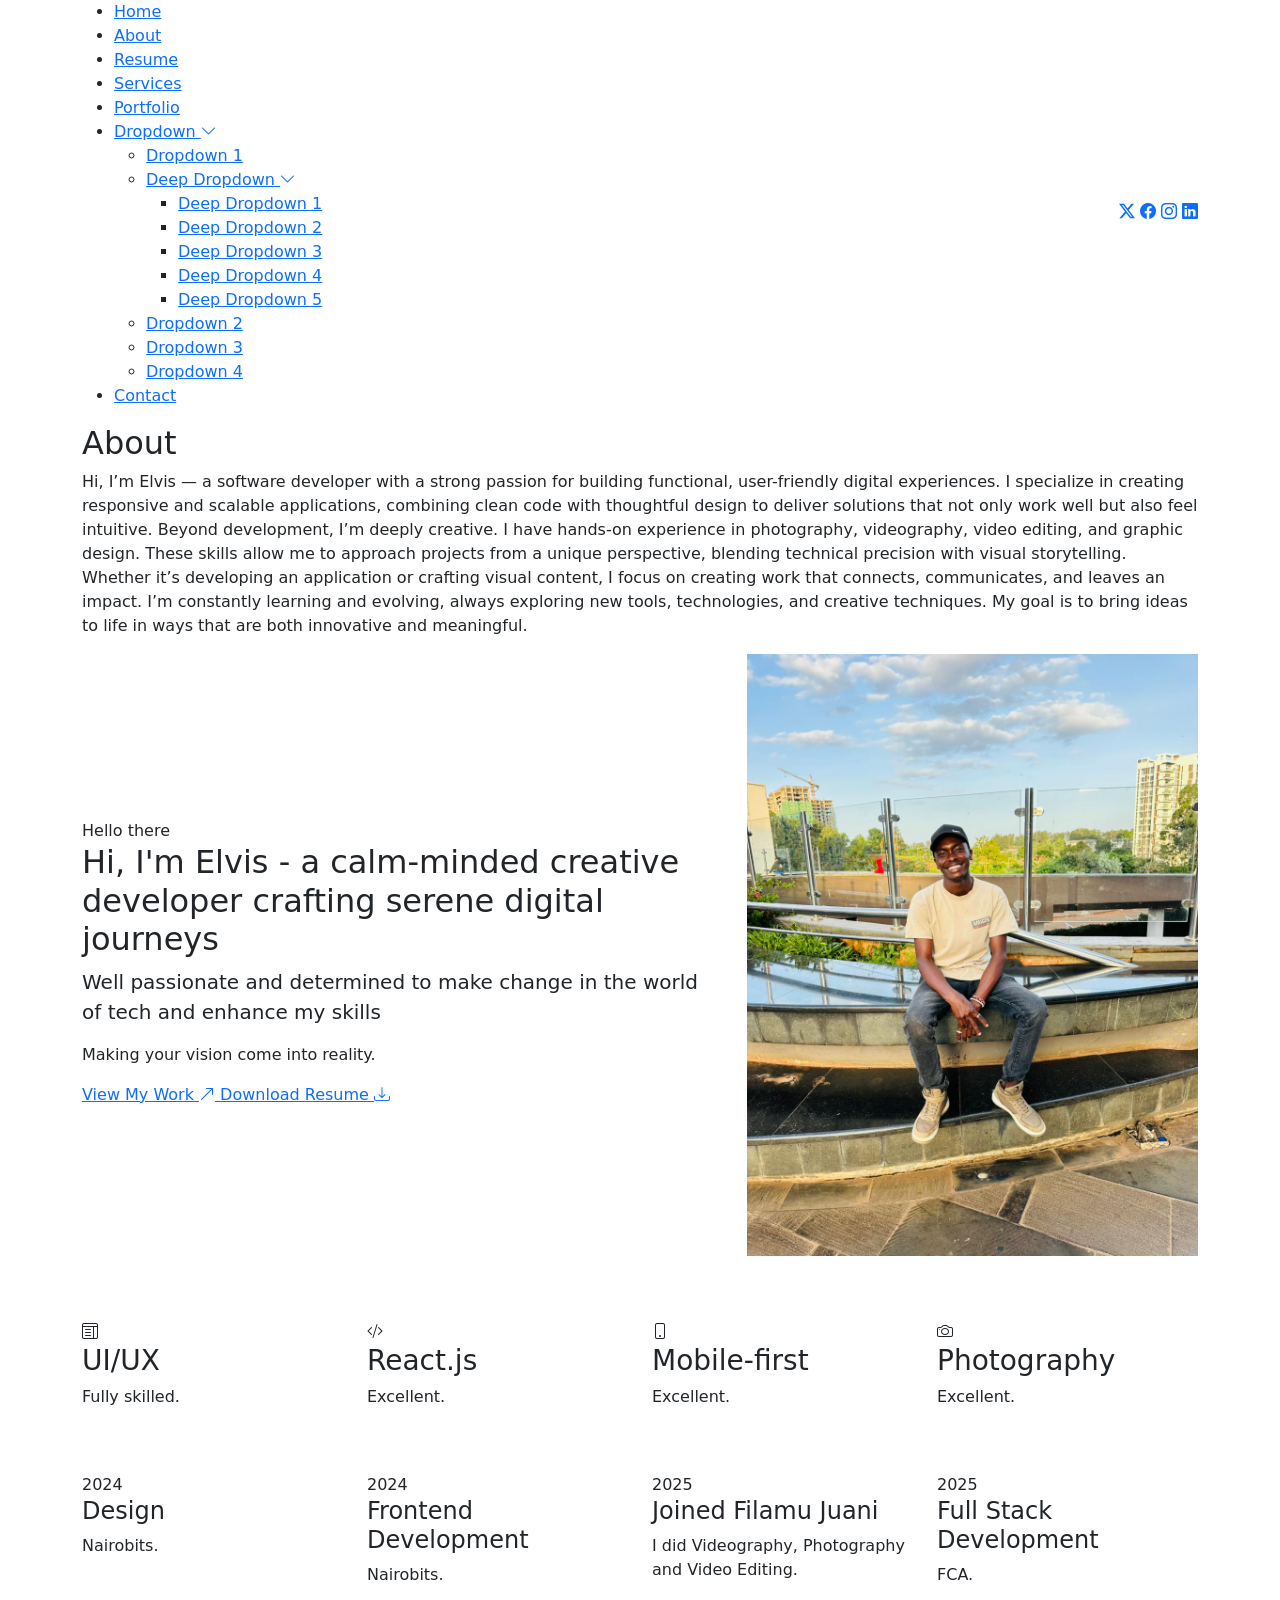
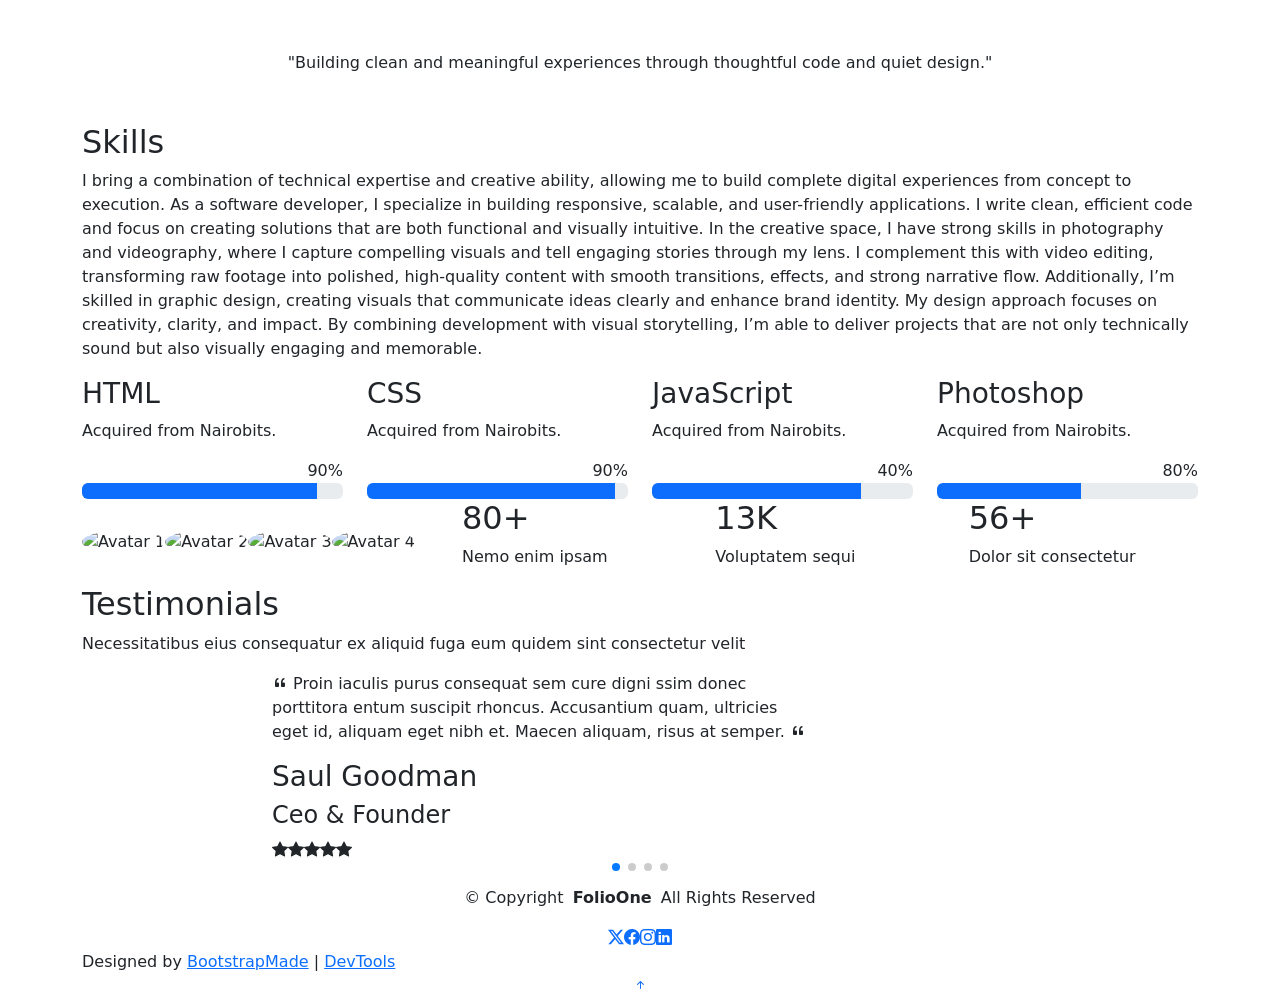
==== about.html @ 16a01371 "first commit" ====
<!DOCTYPE html>
<html lang="en">

<head>
  <meta charset="utf-8">
  <meta content="width=device-width, initial-scale=1.0" name="viewport">
  <title>About - FolioOne Bootstrap Template</title>
  <meta name="description" content="">
  <meta name="keywords" content="">

  <!-- Favicons -->
  <link href="assets/img/favicon.png" rel="icon">
  <link href="assets/img/apple-touch-icon.png" rel="apple-touch-icon">

  <!-- Fonts -->
  <link href="https://fonts.googleapis.com" rel="preconnect">
  <link href="https://fonts.gstatic.com" rel="preconnect" crossorigin>
  <link href="https://fonts.googleapis.com/css2?family=Roboto:ital,wght@0,100;0,300;0,400;0,500;0,700;0,900;1,100;1,300;1,400;1,500;1,700;1,900&family=Poppins:ital,wght@0,100;0,200;0,300;0,400;0,500;0,600;0,700;0,800;0,900;1,100;1,200;1,300;1,400;1,500;1,600;1,700;1,800;1,900&family=Raleway:ital,wght@0,100;0,200;0,300;0,400;0,500;0,600;0,700;0,800;0,900;1,100;1,200;1,300;1,400;1,500;1,600;1,700;1,800;1,900&display=swap" rel="stylesheet">

  <!-- Vendor CSS Files -->
  <link href="assets/vendor/bootstrap/css/bootstrap.min.css" rel="stylesheet">
  <link href="assets/vendor/bootstrap-icons/bootstrap-icons.css" rel="stylesheet">
  <link href="assets/vendor/aos/aos.css" rel="stylesheet">
  <link href="assets/vendor/swiper/swiper-bundle.min.css" rel="stylesheet">
  <link href="assets/vendor/glightbox/css/glightbox.min.css" rel="stylesheet">

  <!-- Main CSS File -->
  <link href="assets/css/main.css" rel="stylesheet">

  
</head>

<body class="about-page">

  <header id="header" class="header d-flex align-items-center light-background sticky-top">
    <div class="container position-relative d-flex align-items-center justify-content-between">

      

      <nav id="navmenu" class="navmenu">
        <ul>
          <li><a href="index.html">Home</a></li>
          <li><a href="about.html" class="active">About</a></li>
          <li><a href="resume.html">Resume</a></li>
          <li><a href="services.html">Services</a></li>
          <li><a href="portfolio.html">Portfolio</a></li>
          <li class="dropdown"><a href="#"><span>Dropdown</span> <i class="bi bi-chevron-down toggle-dropdown"></i></a>
            <ul>
              <li><a href="#">Dropdown 1</a></li>
              <li class="dropdown"><a href="#"><span>Deep Dropdown</span> <i class="bi bi-chevron-down toggle-dropdown"></i></a>
                <ul>
                  <li><a href="#">Deep Dropdown 1</a></li>
                  <li><a href="#">Deep Dropdown 2</a></li>
                  <li><a href="#">Deep Dropdown 3</a></li>
                  <li><a href="#">Deep Dropdown 4</a></li>
                  <li><a href="#">Deep Dropdown 5</a></li>
                </ul>
              </li>
              <li><a href="#">Dropdown 2</a></li>
              <li><a href="#">Dropdown 3</a></li>
              <li><a href="#">Dropdown 4</a></li>
            </ul>
          </li>
          <li><a href="contact.html">Contact</a></li>
        </ul>
        <i class="mobile-nav-toggle d-xl-none bi bi-list"></i>
      </nav>

      <div class="header-social-links">
        <a href="#" class="twitter"><i class="bi bi-twitter-x"></i></a>
        <a href="#" class="facebook"><i class="bi bi-facebook"></i></a>
        <a href="#" class="instagram"><i class="bi bi-instagram"></i></a>
        <a href="#" class="linkedin"><i class="bi bi-linkedin"></i></a>
      </div>

    </div>
  </header>

  <main class="main">

    <!-- About Section -->
    <section id="about" class="about section">

      <!-- Section Title -->
      <div class="container section-title" data-aos="fade-up">
        <h2>About</h2>
        <p>Hi, I’m Elvis — a software developer with a strong passion for building functional, user-friendly digital experiences. I specialize in creating responsive and scalable applications, combining clean code with thoughtful design to deliver solutions that not only work well but also feel intuitive.

Beyond development, I’m deeply creative. I have hands-on experience in photography, videography, video editing, and graphic design. These skills allow me to approach projects from a unique perspective, blending technical precision with visual storytelling. Whether it’s developing an application or crafting visual content, I focus on creating work that connects, communicates, and leaves an impact.

I’m constantly learning and evolving, always exploring new tools, technologies, and creative techniques. My goal is to bring ideas to life in ways that are both innovative and meaningful.</p>
      </div>

      <div class="container" data-aos="fade-up" data-aos-delay="100">

        <!-- Intro + Photo -->
        <div class="row align-items-center justify-content-between gy-5 mb-5">
          <div class="col-lg-7" data-aos="fade-right" data-aos-delay="150">
            <div class="intro-content">
              <span class="eyebrow">Hello there</span>
              <h2 class="headline">Hi, I'm Elvis - a calm-minded creative developer crafting serene digital journeys</h2>
              <p class="lead">
                Well passionate and determined to make change in the world of tech and enhance my skills
              </p>

              <p>
                Making your vision come into reality.
              </p>

              <div class="cta-group">
                <a href="#portfolio" class="btn-ghost">
                  View My Work <i class="bi bi-arrow-up-right"></i>
                </a>
                <a href="#" class="link-underline">
                  Download Resume <i class="bi bi-download"></i>
                </a>
              </div>
            </div>
          </div>

          <div class="col-lg-5" data-aos="zoom-in" data-aos-delay="250">
            <figure class="profile-figure text-center text-lg-end">
              <img src="assets/img/profile/WhatsApp Image 2026-05-05 at 12.46.15.jpeg" alt="Portrait of Alex" class="img-fluid profile-photo">
            </figure>
          </div>
        </div>
        <!-- End Intro + Photo -->

        <!-- Skills Grid -->
        <div class="mb-5">
          <div class="row g-4">
            <div class="col-6 col-md-4 col-lg-3" data-aos="fade-up" data-aos-delay="120">
              <div class="skill-item">
                <i class="bi bi-layout-text-window"></i>
                <h3>UI/UX</h3>
                <p>Fully skilled.</p>
              </div>
            </div>
            <div class="col-6 col-md-4 col-lg-3" data-aos="fade-up" data-aos-delay="180">
              <div class="skill-item">
                <i class="bi bi-code-slash"></i>
                <h3>React.js</h3>
                <p>Excellent.</p>
              </div>
            </div>
            <div class="col-6 col-md-4 col-lg-3" data-aos="fade-up" data-aos-delay="240">
              <div class="skill-item">
                <i class="bi bi-phone"></i>
                <h3>Mobile-first</h3>
                <p>Excellent.</p>
              </div>
            </div>
            <div class="col-6 col-md-4 col-lg-3" data-aos="fade-up" data-aos-delay="300">
              <div class="skill-item">
                <i class="bi bi-camera"></i>
                <h3>Photography</h3>
                <p>Excellent.</p>
              </div>
            </div>
          </div>
        </div>
        

        
        <div class="mb-5">
          <div class="row g-4">
            <div class="col-md-6 col-lg-3" data-aos="fade-up" data-aos-delay="120">
              <article class="timeline-item">
                <span class="dot"></span>
                <time>2024</time>
                <h4> Design</h4>
                <p>Nairobits.</p>
              </article>
            </div>
            <div class="col-md-6 col-lg-3" data-aos="fade-up" data-aos-delay="180">
              <article class="timeline-item">
                <span class="dot"></span>
                <time>2024</time>
                <h4>Frontend Development</h4>
                <p>Nairobits.</p>
              </article>
            </div>
            <div class="col-md-6 col-lg-3" data-aos="fade-up" data-aos-delay="240">
              <article class="timeline-item">
                <span class="dot"></span>
                <time>2025</time>
                <h4>Joined Filamu Juani</h4>
                <p>I did Videography, Photography and Video Editing.</p>
              </article>
            </div>
            <div class="col-md-6 col-lg-3" data-aos="fade-up" data-aos-delay="300">
              <article class="timeline-item">
                <span class="dot"></span>
                <time>2025</time>
                <h4>Full Stack Development</h4>
                <p>FCA.</p>
              </article>
            </div>
          </div>
        </div>
       

        
        <blockquote class="personal-quote text-center mb-5" data-aos="fade-down" data-aos-delay="200">
          <p>"Building clean and meaningful experiences through thoughtful code and quiet design."</p>
        </blockquote>
        
        

      </div>

    </section>

    
    <section id="skills" class="skills section">

      <div class="container section-title" data-aos="fade-up">
        <h2>Skills</h2>
        <p>I bring a combination of technical expertise and creative ability, allowing me to build complete digital experiences from concept to execution.

As a software developer, I specialize in building responsive, scalable, and user-friendly applications. I write clean, efficient code and focus on creating solutions that are both functional and visually intuitive.

In the creative space, I have strong skills in photography and videography, where I capture compelling visuals and tell engaging stories through my lens. I complement this with video editing, transforming raw footage into polished, high-quality content with smooth transitions, effects, and strong narrative flow.

Additionally, I’m skilled in graphic design, creating visuals that communicate ideas clearly and enhance brand identity. My design approach focuses on creativity, clarity, and impact.

By combining development with visual storytelling, I’m able to deliver projects that are not only technically sound but also visually engaging and memorable.</p>
      </div>
      <div class="container" data-aos="fade-up" data-aos-delay="100">

        <div class="row g-4 skills-animation">

          <div class="col-md-6 col-lg-3" data-aos="fade-up" data-aos-delay="100">
            <div class="skill-box">
              <h3>HTML</h3>
              <p>Acquired from Nairobits.</p>
              <span class="text-end d-block">90%</span>
              <div class="progress">
                <div class="progress-bar" role="progressbar" aria-valuenow="90" aria-valuemin="0" aria-valuemax="100"></div>
              </div>
            </div>
          </div>

          <div class="col-md-6 col-lg-3" data-aos="fade-up" data-aos-delay="200">
            <div class="skill-box">
              <h3>CSS</h3>
              <p>Acquired from Nairobits.</p>
              <span class="text-end d-block">90%</span>
              <div class="progress">
                <div class="progress-bar" role="progressbar" aria-valuenow="95" aria-valuemin="0" aria-valuemax="100"></div>
              </div>
            </div>
          </div>

          <div class="col-md-6 col-lg-3" data-aos="fade-up" data-aos-delay="300">
            <div class="skill-box">
              <h3>JavaScript</h3>
              <p>Acquired from Nairobits.</p>
              <span class="text-end d-block">40%</span>
              <div class="progress">
                <div class="progress-bar" role="progressbar" aria-valuenow="80" aria-valuemin="0" aria-valuemax="100"></div>
              </div>
            </div>
          </div>

          <div class="col-md-6 col-lg-3" data-aos="fade-up" data-aos-delay="400">
            <div class="skill-box">
              <h3>Photoshop</h3>
              <p>Acquired from Nairobits.</p>
              <span class="text-end d-block">80%</span>
              <div class="progress">
                <div class="progress-bar" role="progressbar" aria-valuenow="55" aria-valuemin="0" aria-valuemax="100">
                </div>
              </div>
            </div>
          </div>

        </div>

      </div>

    </section>

    
    <section id="stats" class="stats section dark-background">

      <div class="container" data-aos="fade-up" data-aos-delay="100">

        <div class="row align-items-center">
          <div class="col-lg-4" data-aos="fade-up" data-aos-delay="200">
            <div class="avatars d-flex align-items-center">
              <img src="assets/img/person/person-m-2.webp" alt="Avatar 1" class="rounded-circle" loading="lazy">
              <img src="assets/img/person/person-m-3.webp" alt="Avatar 2" class="rounded-circle" loading="lazy">
              <img src="assets/img/person/person-f-5.webp" alt="Avatar 3" class="rounded-circle" loading="lazy">
              <img src="assets/img/person/person-m-5.webp" alt="Avatar 4" class="rounded-circle" loading="lazy">
            </div>
          </div>

          <div class="col-lg-8">
            <div class="row counters">
              <div class="col-md-4" data-aos="fade-up" data-aos-delay="300">
                <h2><span data-purecounter-start="0" data-purecounter-end="185" data-purecounter-duration="1" class="purecounter"></span>+</h2>
                <p>Nemo enim ipsam</p>
              </div>

              <div class="col-md-4" data-aos="fade-up" data-aos-delay="400">
                <h2><span data-purecounter-start="0" data-purecounter-end="32" data-purecounter-duration="1" class="purecounter"></span>K</h2>
                <p>Voluptatem sequi</p>
              </div>

              <div class="col-md-4" data-aos="fade-up" data-aos-delay="500">
                <h2><span data-purecounter-start="0" data-purecounter-end="128" data-purecounter-duration="1" class="purecounter"></span>+</h2>
                <p>Dolor sit consectetur</p>
              </div>
            </div>
          </div>
        </div>
      </div>

    </section><!-- /Stats Section -->

    <!-- Testimonials Section -->
    <section id="testimonials" class="testimonials section">

      <!-- Section Title -->
      <div class="container section-title" data-aos="fade-up">
        <h2>Testimonials</h2>
        <p>Necessitatibus eius consequatur ex aliquid fuga eum quidem sint consectetur velit</p>
      </div><!-- End Section Title -->

      <div class="container" data-aos="fade-up" data-aos-delay="100">

        <div class="swiper init-swiper">
          <script type="application/json" class="swiper-config">
            {
              "loop": true,
              "speed": 600,
              "autoplay": {
                "delay": 5000
              },
              "slidesPerView": "auto",
              "pagination": {
                "el": ".swiper-pagination",
                "type": "bullets",
                "clickable": true
              }
            }
          </script>
          <div class="swiper-wrapper">

            <div class="swiper-slide">
              <div class="testimonial-item">
                <div class="row gy-4 justify-content-center">
                  <div class="col-lg-6">
                    <div class="testimonial-content">
                      <p>
                        <i class="bi bi-quote quote-icon-left"></i>
                        <span>Proin iaculis purus consequat sem cure digni ssim donec porttitora entum suscipit rhoncus. Accusantium quam, ultricies eget id, aliquam eget nibh et. Maecen aliquam, risus at semper.</span>
                        <i class="bi bi-quote quote-icon-right"></i>
                      </p>
                      <h3>Saul Goodman</h3>
                      <h4>Ceo &amp; Founder</h4>
                      <div class="stars">
                        <i class="bi bi-star-fill"></i><i class="bi bi-star-fill"></i><i class="bi bi-star-fill"></i><i class="bi bi-star-fill"></i><i class="bi bi-star-fill"></i>
                      </div>
                    </div>
                  </div>
                  <div class="col-lg-2 text-center">
                    <img src="assets/img/person/person-m-9.webp" class="img-fluid testimonial-img" alt="">
                  </div>
                </div>
              </div>
            </div><!-- End testimonial item -->

            <div class="swiper-slide">
              <div class="testimonial-item">
                <div class="row gy-4 justify-content-center">
                  <div class="col-lg-6">
                    <div class="testimonial-content">
                      <p>
                        <i class="bi bi-quote quote-icon-left"></i>
                        <span>Export tempor illum tamen malis malis eram quae irure esse labore quem cillum quid cillum eram malis quorum velit fore eram velit sunt aliqua noster fugiat irure amet legam anim culpa.</span>
                        <i class="bi bi-quote quote-icon-right"></i>
                      </p>
                      <h3>Sara Wilsson</h3>
                      <h4>Designer</h4>
                      <div class="stars">
                        <i class="bi bi-star-fill"></i><i class="bi bi-star-fill"></i><i class="bi bi-star-fill"></i><i class="bi bi-star-fill"></i><i class="bi bi-star-fill"></i>
                      </div>
                    </div>
                  </div>
                  <div class="col-lg-2 text-center">
                    <img src="assets/img/person/person-f-5.webp" class="img-fluid testimonial-img" alt="">
                  </div>
                </div>
              </div>
            </div><!-- End testimonial item -->

            <div class="swiper-slide">
              <div class="testimonial-item">
                <div class="row gy-4 justify-content-center">
                  <div class="col-lg-6">
                    <div class="testimonial-content">
                      <p>
                        <i class="bi bi-quote quote-icon-left"></i>
                        <span>Enim nisi quem export duis labore cillum quae magna enim sint quorum nulla quem veniam duis minim tempor labore quem eram duis noster aute amet eram fore quis sint minim.</span>
                        <i class="bi bi-quote quote-icon-right"></i>
                      </p>
                      <h3>Jena Karlis</h3>
                      <h4>Store Owner</h4>
                      <div class="stars">
                        <i class="bi bi-star-fill"></i><i class="bi bi-star-fill"></i><i class="bi bi-star-fill"></i><i class="bi bi-star-fill"></i><i class="bi bi-star-fill"></i>
                      </div>
                    </div>
                  </div>
                  <div class="col-lg-2 text-center">
                    <img src="assets/img/person/person-f-12.webp" class="img-fluid testimonial-img" alt="">
                  </div>
                </div>
              </div>
            </div><!-- End testimonial item -->

            <div class="swiper-slide">
              <div class="testimonial-item">
                <div class="row gy-4 justify-content-center">
                  <div class="col-lg-6">
                    <div class="testimonial-content">
                      <p>
                        <i class="bi bi-quote quote-icon-left"></i>
                        <span>Fugiat enim eram quae cillum dolore dolor amet nulla culpa multos export minim fugiat minim velit minim dolor enim duis veniam ipsum anim magna sunt elit fore quem dolore labore illum veniam.</span>
                        <i class="bi bi-quote quote-icon-right"></i>
                      </p>
                      <h3>John Larson</h3>
                      <h4>Entrepreneur</h4>
                      <div class="stars">
                        <i class="bi bi-star-fill"></i><i class="bi bi-star-fill"></i><i class="bi bi-star-fill"></i><i class="bi bi-star-fill"></i><i class="bi bi-star-fill"></i>
                      </div>
                    </div>
                  </div>
                  <div class="col-lg-2 text-center">
                    <img src="assets/img/person/person-m-12.webp" class="img-fluid testimonial-img" alt="">
                  </div>
                </div>
              </div>
            </div><!-- End testimonial item -->

          </div>
          <div class="swiper-pagination"></div>
        </div>

      </div>

    </section><!-- /Testimonials Section -->

  </main>

  <footer id="footer" class="footer">

    <div class="container">
      <div class="copyright text-center ">
        <p>© <span>Copyright</span> <strong class="px-1 sitename">FolioOne</strong> <span>All Rights Reserved<br></span></p>
      </div>
      <div class="social-links d-flex justify-content-center">
        <a href=""><i class="bi bi-twitter-x"></i></a>
        <a href=""><i class="bi bi-facebook"></i></a>
        <a href=""><i class="bi bi-instagram"></i></a>
        <a href=""><i class="bi bi-linkedin"></i></a>
      </div>
      <div class="credits">
        <!-- All the links in the footer should remain intact. -->
        <!-- You can delete the links only if you've purchased the pro version. -->
        <!-- Licensing information: https://bootstrapmade.com/license/ -->
        <!-- Purchase the pro version with working PHP/AJAX contact form: [buy-url] -->
        Designed by <a href="https://bootstrapmade.com/">BootstrapMade</a> | <a href="https://bootstrapmade.com/tools/">DevTools</a>
      </div>
    </div>

  </footer>

  <!-- Scroll Top -->
  <a href="#" id="scroll-top" class="scroll-top d-flex align-items-center justify-content-center"><i class="bi bi-arrow-up-short"></i></a>

  <!-- Preloader -->
  <div id="preloader"></div>

  <!-- Vendor JS Files -->
  <script src="assets/vendor/bootstrap/js/bootstrap.bundle.min.js"></script>
  <script src="assets/vendor/php-email-form/validate.js"></script>
  <script src="assets/vendor/aos/aos.js"></script>
  <script src="assets/vendor/typed.js/typed.umd.js"></script>
  <script src="assets/vendor/waypoints/noframework.waypoints.js"></script>
  <script src="assets/vendor/purecounter/purecounter_vanilla.js"></script>
  <script src="assets/vendor/swiper/swiper-bundle.min.js"></script>
  <script src="assets/vendor/imagesloaded/imagesloaded.pkgd.min.js"></script>
  <script src="assets/vendor/isotope-layout/isotope.pkgd.min.js"></script>
  <script src="assets/vendor/glightbox/js/glightbox.min.js"></script>

  <!-- Main JS File -->
  <script src="assets/js/main.js"></script>

</body>

</html>
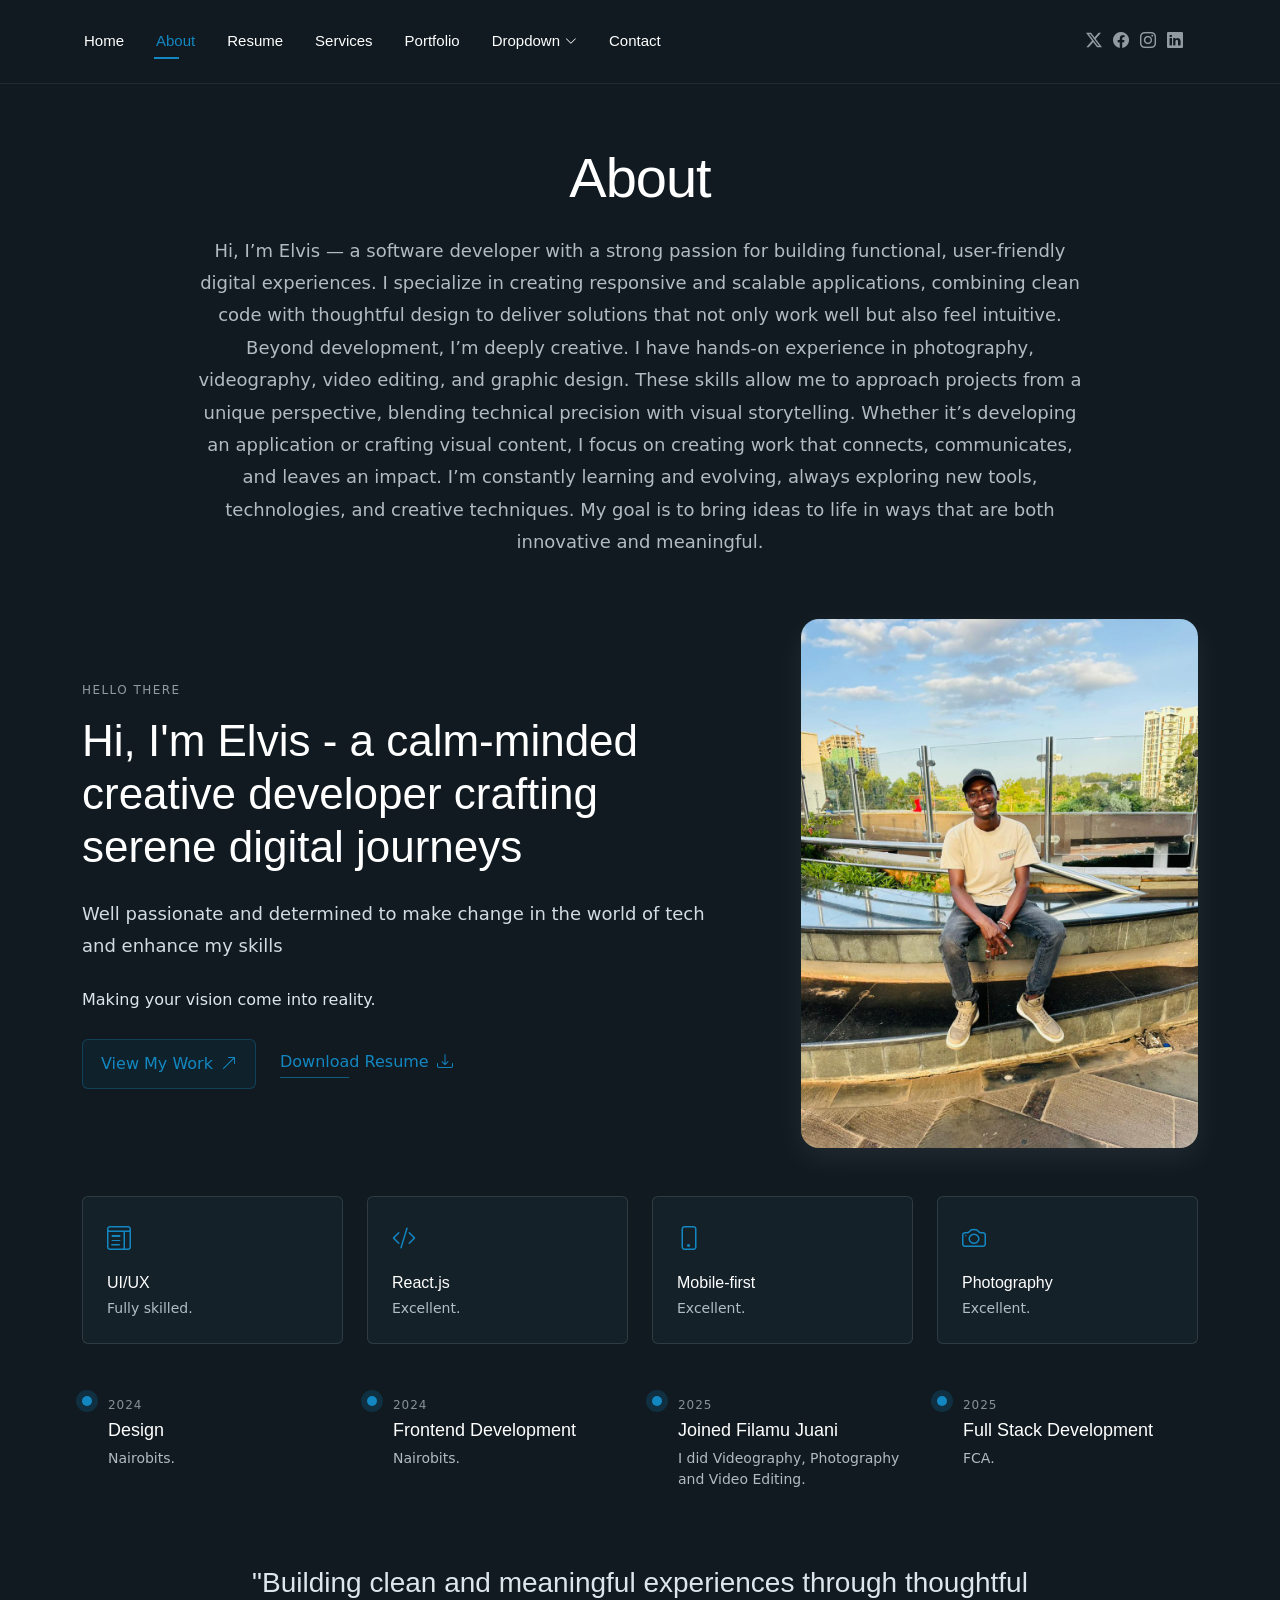
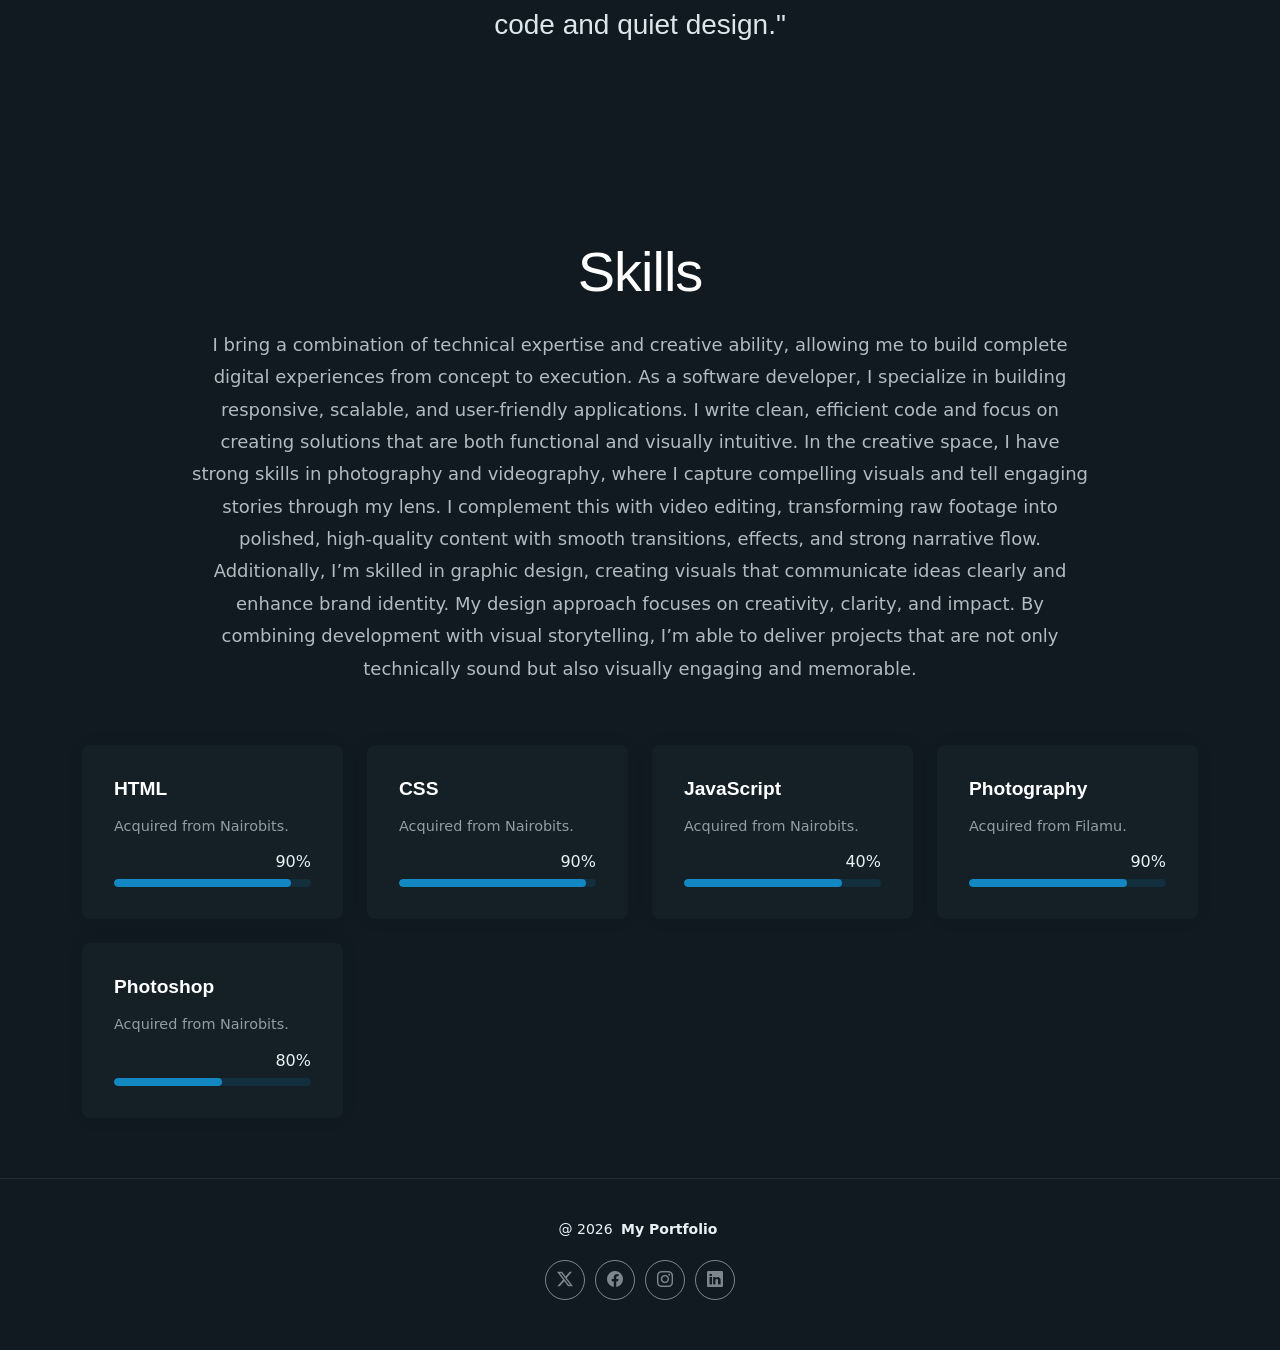
==== commit feaf001c: "first commit" ====
--- a/about.html
+++ b/about.html
@@ -4,13 +4,13 @@
 <head>
   <meta charset="utf-8">
   <meta content="width=device-width, initial-scale=1.0" name="viewport">
-  <title>About - FolioOne Bootstrap Template</title>
+  <title>About</title>
   <meta name="description" content="">
   <meta name="keywords" content="">
 
   <!-- Favicons -->
-  <link href="assets/img/favicon.png" rel="icon">
-  <link href="assets/img/apple-touch-icon.png" rel="apple-touch-icon">
+  <link href="assets/img/favicon.jpeg" rel="icon">
+  <link href="assets/img/favicon.jpeg" rel="apple-touch-icon">
 
   <!-- Fonts -->
   <link href="https://fonts.googleapis.com" rel="preconnect">
@@ -262,6 +262,16 @@
               </div>
             </div>
           </div>
+          <div class="col-md-6 col-lg-3" data-aos="fade-up" data-aos-delay="300">
+            <div class="skill-box">
+              <h3>Photography</h3>
+              <p>Acquired from Filamu.</p>
+              <span class="text-end d-block">90%</span>
+              <div class="progress">
+                <div class="progress-bar" role="progressbar" aria-valuenow="80" aria-valuemin="0" aria-valuemax="100"></div>
+              </div>
+            </div>
+          </div>
 
           <div class="col-md-6 col-lg-3" data-aos="fade-up" data-aos-delay="400">
             <div class="skill-box">
@@ -282,183 +292,12 @@
     </section>
 
     
-    <section id="stats" class="stats section dark-background">
-
-      <div class="container" data-aos="fade-up" data-aos-delay="100">
-
-        <div class="row align-items-center">
-          <div class="col-lg-4" data-aos="fade-up" data-aos-delay="200">
-            <div class="avatars d-flex align-items-center">
-              <img src="assets/img/person/person-m-2.webp" alt="Avatar 1" class="rounded-circle" loading="lazy">
-              <img src="assets/img/person/person-m-3.webp" alt="Avatar 2" class="rounded-circle" loading="lazy">
-              <img src="assets/img/person/person-f-5.webp" alt="Avatar 3" class="rounded-circle" loading="lazy">
-              <img src="assets/img/person/person-m-5.webp" alt="Avatar 4" class="rounded-circle" loading="lazy">
-            </div>
-          </div>
-
-          <div class="col-lg-8">
-            <div class="row counters">
-              <div class="col-md-4" data-aos="fade-up" data-aos-delay="300">
-                <h2><span data-purecounter-start="0" data-purecounter-end="185" data-purecounter-duration="1" class="purecounter"></span>+</h2>
-                <p>Nemo enim ipsam</p>
-              </div>
-
-              <div class="col-md-4" data-aos="fade-up" data-aos-delay="400">
-                <h2><span data-purecounter-start="0" data-purecounter-end="32" data-purecounter-duration="1" class="purecounter"></span>K</h2>
-                <p>Voluptatem sequi</p>
-              </div>
-
-              <div class="col-md-4" data-aos="fade-up" data-aos-delay="500">
-                <h2><span data-purecounter-start="0" data-purecounter-end="128" data-purecounter-duration="1" class="purecounter"></span>+</h2>
-                <p>Dolor sit consectetur</p>
-              </div>
-            </div>
-          </div>
-        </div>
-      </div>
-
-    </section><!-- /Stats Section -->
-
-    <!-- Testimonials Section -->
-    <section id="testimonials" class="testimonials section">
-
-      <!-- Section Title -->
-      <div class="container section-title" data-aos="fade-up">
-        <h2>Testimonials</h2>
-        <p>Necessitatibus eius consequatur ex aliquid fuga eum quidem sint consectetur velit</p>
-      </div><!-- End Section Title -->
-
-      <div class="container" data-aos="fade-up" data-aos-delay="100">
-
-        <div class="swiper init-swiper">
-          <script type="application/json" class="swiper-config">
-            {
-              "loop": true,
-              "speed": 600,
-              "autoplay": {
-                "delay": 5000
-              },
-              "slidesPerView": "auto",
-              "pagination": {
-                "el": ".swiper-pagination",
-                "type": "bullets",
-                "clickable": true
-              }
-            }
-          </script>
-          <div class="swiper-wrapper">
-
-            <div class="swiper-slide">
-              <div class="testimonial-item">
-                <div class="row gy-4 justify-content-center">
-                  <div class="col-lg-6">
-                    <div class="testimonial-content">
-                      <p>
-                        <i class="bi bi-quote quote-icon-left"></i>
-                        <span>Proin iaculis purus consequat sem cure digni ssim donec porttitora entum suscipit rhoncus. Accusantium quam, ultricies eget id, aliquam eget nibh et. Maecen aliquam, risus at semper.</span>
-                        <i class="bi bi-quote quote-icon-right"></i>
-                      </p>
-                      <h3>Saul Goodman</h3>
-                      <h4>Ceo &amp; Founder</h4>
-                      <div class="stars">
-                        <i class="bi bi-star-fill"></i><i class="bi bi-star-fill"></i><i class="bi bi-star-fill"></i><i class="bi bi-star-fill"></i><i class="bi bi-star-fill"></i>
-                      </div>
-                    </div>
-                  </div>
-                  <div class="col-lg-2 text-center">
-                    <img src="assets/img/person/person-m-9.webp" class="img-fluid testimonial-img" alt="">
-                  </div>
-                </div>
-              </div>
-            </div><!-- End testimonial item -->
-
-            <div class="swiper-slide">
-              <div class="testimonial-item">
-                <div class="row gy-4 justify-content-center">
-                  <div class="col-lg-6">
-                    <div class="testimonial-content">
-                      <p>
-                        <i class="bi bi-quote quote-icon-left"></i>
-                        <span>Export tempor illum tamen malis malis eram quae irure esse labore quem cillum quid cillum eram malis quorum velit fore eram velit sunt aliqua noster fugiat irure amet legam anim culpa.</span>
-                        <i class="bi bi-quote quote-icon-right"></i>
-                      </p>
-                      <h3>Sara Wilsson</h3>
-                      <h4>Designer</h4>
-                      <div class="stars">
-                        <i class="bi bi-star-fill"></i><i class="bi bi-star-fill"></i><i class="bi bi-star-fill"></i><i class="bi bi-star-fill"></i><i class="bi bi-star-fill"></i>
-                      </div>
-                    </div>
-                  </div>
-                  <div class="col-lg-2 text-center">
-                    <img src="assets/img/person/person-f-5.webp" class="img-fluid testimonial-img" alt="">
-                  </div>
-                </div>
-              </div>
-            </div><!-- End testimonial item -->
-
-            <div class="swiper-slide">
-              <div class="testimonial-item">
-                <div class="row gy-4 justify-content-center">
-                  <div class="col-lg-6">
-                    <div class="testimonial-content">
-                      <p>
-                        <i class="bi bi-quote quote-icon-left"></i>
-                        <span>Enim nisi quem export duis labore cillum quae magna enim sint quorum nulla quem veniam duis minim tempor labore quem eram duis noster aute amet eram fore quis sint minim.</span>
-                        <i class="bi bi-quote quote-icon-right"></i>
-                      </p>
-                      <h3>Jena Karlis</h3>
-                      <h4>Store Owner</h4>
-                      <div class="stars">
-                        <i class="bi bi-star-fill"></i><i class="bi bi-star-fill"></i><i class="bi bi-star-fill"></i><i class="bi bi-star-fill"></i><i class="bi bi-star-fill"></i>
-                      </div>
-                    </div>
-                  </div>
-                  <div class="col-lg-2 text-center">
-                    <img src="assets/img/person/person-f-12.webp" class="img-fluid testimonial-img" alt="">
-                  </div>
-                </div>
-              </div>
-            </div><!-- End testimonial item -->
-
-            <div class="swiper-slide">
-              <div class="testimonial-item">
-                <div class="row gy-4 justify-content-center">
-                  <div class="col-lg-6">
-                    <div class="testimonial-content">
-                      <p>
-                        <i class="bi bi-quote quote-icon-left"></i>
-                        <span>Fugiat enim eram quae cillum dolore dolor amet nulla culpa multos export minim fugiat minim velit minim dolor enim duis veniam ipsum anim magna sunt elit fore quem dolore labore illum veniam.</span>
-                        <i class="bi bi-quote quote-icon-right"></i>
-                      </p>
-                      <h3>John Larson</h3>
-                      <h4>Entrepreneur</h4>
-                      <div class="stars">
-                        <i class="bi bi-star-fill"></i><i class="bi bi-star-fill"></i><i class="bi bi-star-fill"></i><i class="bi bi-star-fill"></i><i class="bi bi-star-fill"></i>
-                      </div>
-                    </div>
-                  </div>
-                  <div class="col-lg-2 text-center">
-                    <img src="assets/img/person/person-m-12.webp" class="img-fluid testimonial-img" alt="">
-                  </div>
-                </div>
-              </div>
-            </div><!-- End testimonial item -->
-
-          </div>
-          <div class="swiper-pagination"></div>
-        </div>
-
-      </div>
-
-    </section><!-- /Testimonials Section -->
-
-  </main>
-
+    
   <footer id="footer" class="footer">
 
     <div class="container">
       <div class="copyright text-center ">
-        <p>© <span>Copyright</span> <strong class="px-1 sitename">FolioOne</strong> <span>All Rights Reserved<br></span></p>
+        <p>@ <span>2026 </span> <strong class="px-1 sitename">My Portfolio</strong></p>
       </div>
       <div class="social-links d-flex justify-content-center">
         <a href=""><i class="bi bi-twitter-x"></i></a>
@@ -467,23 +306,20 @@
         <a href=""><i class="bi bi-linkedin"></i></a>
       </div>
       <div class="credits">
-        <!-- All the links in the footer should remain intact. -->
-        <!-- You can delete the links only if you've purchased the pro version. -->
-        <!-- Licensing information: https://bootstrapmade.com/license/ -->
-        <!-- Purchase the pro version with working PHP/AJAX contact form: [buy-url] -->
-        Designed by <a href="https://bootstrapmade.com/">BootstrapMade</a> | <a href="https://bootstrapmade.com/tools/">DevTools</a>
+        
+        
       </div>
     </div>
 
   </footer>
 
-  <!-- Scroll Top -->
+  
   <a href="#" id="scroll-top" class="scroll-top d-flex align-items-center justify-content-center"><i class="bi bi-arrow-up-short"></i></a>
 
-  <!-- Preloader -->
+
   <div id="preloader"></div>
 
-  <!-- Vendor JS Files -->
+  
   <script src="assets/vendor/bootstrap/js/bootstrap.bundle.min.js"></script>
   <script src="assets/vendor/php-email-form/validate.js"></script>
   <script src="assets/vendor/aos/aos.js"></script>
@@ -495,7 +331,7 @@
   <script src="assets/vendor/isotope-layout/isotope.pkgd.min.js"></script>
   <script src="assets/vendor/glightbox/js/glightbox.min.js"></script>
 
-  <!-- Main JS File -->
+  
   <script src="assets/js/main.js"></script>
 
 </body>
--- a/assets/css/main.css
+++ b/assets/css/main.css
@@ -0,0 +1,2824 @@
+
+:root {
+  --default-font: "Roboto",  system-ui, -apple-system, "Segoe UI", Roboto, "Helvetica Neue", Arial, "Noto Sans", "Liberation Sans", sans-serif, "Apple Color Emoji", "Segoe UI Emoji", "Segoe UI Symbol", "Noto Color Emoji";
+  --heading-font: "Raleway",  sans-serif;
+  --nav-font: "Poppins",  sans-serif;
+}
+
+:root { 
+  --background-color: #101a20; 
+  --default-color: #e7f2f7; 
+  --heading-color: #ffffff; 
+  --accent-color: #1387c1;  
+  --surface-color: #141f26; 
+  --contrast-color: #ffffff;
+}
+:root {
+  --nav-color: #ffffff;  
+  --nav-hover-color: #1387c1; 
+  --nav-mobile-background-color: #213642; 
+  --nav-dropdown-background-color: #051117; 
+  --nav-dropdown-color: #e7f2f7; 
+  --nav-dropdown-hover-color: #1387c1; 
+}
+
+
+
+.light-background {
+  --background-color: #142027;
+  --surface-color: #325264;
+}
+
+.dark-background {
+  --background-color: #0b1419;
+  --default-color: #ffffff;
+  --heading-color: #ffffff;
+  --surface-color: #252525;
+  --contrast-color: #ffffff;
+}
+
+/* Smooth scroll */
+:root {
+  scroll-behavior: smooth;
+}
+
+body {
+  color: var(--default-color);
+  background-color: var(--background-color);
+  font-family: var(--default-font);
+}
+
+a {
+  color: var(--accent-color);
+  text-decoration: none;
+  transition: 0.3s;
+}
+
+a:hover {
+  color: color-mix(in srgb, var(--accent-color), transparent 25%);
+  text-decoration: none;
+}
+
+h1,
+h2,
+h3,
+h4,
+h5,
+h6 {
+  color: var(--heading-color);
+  font-family: var(--heading-font);
+}
+
+/* PHP Email Form Messages
+------------------------------*/
+.php-email-form .error-message {
+  display: none;
+  background: #df1529;
+  color: #ffffff;
+  text-align: left;
+  padding: 15px;
+  margin-bottom: 24px;
+  font-weight: 600;
+}
+
+.php-email-form .sent-message {
+  display: none;
+  color: #ffffff;
+  background: #059652;
+  text-align: center;
+  padding: 15px;
+  margin-bottom: 24px;
+  font-weight: 600;
+}
+
+.php-email-form .loading {
+  display: none;
+  background: var(--surface-color);
+  text-align: center;
+  padding: 15px;
+  margin-bottom: 24px;
+}
+
+.php-email-form .loading:before {
+  content: "";
+  display: inline-block;
+  border-radius: 50%;
+  width: 24px;
+  height: 24px;
+  margin: 0 10px -6px 0;
+  border: 3px solid var(--accent-color);
+  border-top-color: var(--surface-color);
+  animation: php-email-form-loading 1s linear infinite;
+}
+
+@keyframes php-email-form-loading {
+  0% {
+    transform: rotate(0deg);
+  }
+
+  100% {
+    transform: rotate(360deg);
+  }
+}
+
+/*--------------------------------------------------------------
+# Global Header
+--------------------------------------------------------------*/
+.header {
+  --background-color: rgba(255, 255, 255, 0);
+  color: var(--default-color);
+  background-color: var(--background-color);
+  padding: 15px 0;
+  transition: all 0.5s;
+  z-index: 997;
+  border-bottom: 1px solid color-mix(in srgb, var(--default-color), transparent 92%);
+}
+
+.header .logo {
+  line-height: 1;
+}
+
+.header .logo img {
+  max-height: 36px;
+  margin-right: 8px;
+}
+
+.header .logo h1 {
+  font-size: 32px;
+  margin: 0;
+  font-weight: 400;
+  color: var(--heading-color);
+}
+
+.header .header-social-links {
+  padding-right: 15px;
+}
+
+.header .header-social-links a {
+  color: color-mix(in srgb, var(--default-color), transparent 40%);
+  padding-left: 6px;
+  display: inline-block;
+  transition: 0.3s;
+  font-size: 16px;
+}
+
+.header .header-social-links a:hover {
+  color: var(--default-color);
+}
+
+.header .header-social-links a i {
+  line-height: 0px;
+}
+
+@media (max-width: 1200px) {
+  .header .logo {
+    order: 1;
+  }
+
+  .header .header-social-links {
+    order: 2;
+  }
+
+  .header .navmenu {
+    order: 3;
+  }
+}
+
+/* Global Header on Scroll
+------------------------------*/
+.scrolled .header {
+  --background-color: rgba(16, 26, 32, 0.9);
+}
+
+/*--------------------------------------------------------------
+# Navigation Menu
+--------------------------------------------------------------*/
+/* Desktop Navigation */
+@media (min-width: 1200px) {
+  .navmenu {
+    padding: 0;
+  }
+
+  .navmenu ul {
+    margin: 0;
+    padding: 0;
+    display: flex;
+    list-style: none;
+    align-items: center;
+  }
+
+  .navmenu li {
+    position: relative;
+  }
+
+  .navmenu>ul>li {
+    white-space: nowrap;
+    padding: 15px 28px 15px 0;
+  }
+
+  .navmenu>ul>li:last-child {
+    padding-right: 0;
+  }
+
+  .navmenu a,
+  .navmenu a:focus {
+    color: var(--nav-color);
+    font-size: 15px;
+    padding: 0 2px;
+    font-family: var(--nav-font);
+    font-weight: 400;
+    display: flex;
+    align-items: center;
+    justify-content: space-between;
+    white-space: nowrap;
+    transition: 0.3s;
+    position: relative;
+  }
+
+  .navmenu a i,
+  .navmenu a:focus i {
+    font-size: 12px;
+    line-height: 0;
+    margin-left: 5px;
+    transition: 0.3s;
+  }
+
+  .navmenu>ul>li>a:before {
+    content: "";
+    position: absolute;
+    height: 2px;
+    bottom: -6px;
+    left: 0;
+    background-color: var(--nav-hover-color);
+    visibility: hidden;
+    width: 0px;
+    transition: all 0.3s ease-in-out 0s;
+  }
+
+  .navmenu a:hover:before,
+  .navmenu li:hover>a:before,
+  .navmenu .active:before {
+    visibility: visible;
+    width: 25px;
+  }
+
+  .navmenu li:hover>a,
+  .navmenu .active,
+  .navmenu .active:focus {
+    color: var(--nav-hover-color);
+  }
+
+  .navmenu .dropdown ul {
+    margin: 0;
+    padding: 10px 0;
+    background: var(--nav-dropdown-background-color);
+    display: block;
+    position: absolute;
+    visibility: hidden;
+    left: -5px;
+    top: 130%;
+    opacity: 0;
+    transition: 0.3s;
+    border-radius: 4px;
+    z-index: 99;
+    box-shadow: 0px 0px 30px rgba(0, 0, 0, 0.1);
+  }
+
+  .navmenu .dropdown ul li {
+    min-width: 200px;
+  }
+
+  .navmenu .dropdown ul a {
+    padding: 10px 20px;
+    font-size: 15px;
+    text-transform: none;
+    color: var(--nav-dropdown-color);
+  }
+
+  .navmenu .dropdown ul a i {
+    font-size: 12px;
+  }
+
+  .navmenu .dropdown ul a:hover,
+  .navmenu .dropdown ul .active:hover,
+  .navmenu .dropdown ul li:hover>a {
+    color: var(--nav-dropdown-hover-color);
+  }
+
+  .navmenu .dropdown:hover>ul {
+    opacity: 1;
+    top: 100%;
+    visibility: visible;
+  }
+
+  .navmenu .dropdown .dropdown ul {
+    top: 0;
+    left: -90%;
+    visibility: hidden;
+  }
+
+  .navmenu .dropdown .dropdown:hover>ul {
+    opacity: 1;
+    top: 0;
+    left: -100%;
+    visibility: visible;
+  }
+}
+
+/* Mobile Navigation */
+@media (max-width: 1199px) {
+  .mobile-nav-toggle {
+    color: var(--nav-color);
+    font-size: 28px;
+    line-height: 0;
+    margin-right: 10px;
+    cursor: pointer;
+    transition: color 0.3s;
+  }
+
+  .navmenu {
+    padding: 0;
+    z-index: 9997;
+  }
+
+  .navmenu ul {
+    display: none;
+    list-style: none;
+    position: absolute;
+    inset: 60px 20px 20px 20px;
+    padding: 10px 0;
+    margin: 0;
+    border-radius: 6px;
+    background-color: var(--nav-mobile-background-color);
+    border: 1px solid color-mix(in srgb, var(--default-color), transparent 90%);
+    box-shadow: none;
+    overflow-y: auto;
+    transition: 0.3s;
+    z-index: 9998;
+  }
+
+  .navmenu a,
+  .navmenu a:focus {
+    color: var(--nav-dropdown-color);
+    padding: 10px 20px;
+    font-family: var(--nav-font);
+    font-size: 17px;
+    font-weight: 500;
+    display: flex;
+    align-items: center;
+    justify-content: space-between;
+    white-space: nowrap;
+    transition: 0.3s;
+  }
+
+  .navmenu a i,
+  .navmenu a:focus i {
+    font-size: 12px;
+    line-height: 0;
+    margin-left: 5px;
+    width: 30px;
+    height: 30px;
+    display: flex;
+    align-items: center;
+    justify-content: center;
+    border-radius: 50%;
+    transition: 0.3s;
+    background-color: color-mix(in srgb, var(--accent-color), transparent 90%);
+  }
+
+  .navmenu a i:hover,
+  .navmenu a:focus i:hover {
+    background-color: var(--accent-color);
+    color: var(--contrast-color);
+  }
+
+  .navmenu a:hover,
+  .navmenu .active,
+  .navmenu .active:focus {
+    color: var(--nav-dropdown-hover-color);
+  }
+
+  .navmenu .active i,
+  .navmenu .active:focus i {
+    background-color: var(--accent-color);
+    color: var(--contrast-color);
+    transform: rotate(180deg);
+  }
+
+  .navmenu .dropdown ul {
+    position: static;
+    display: none;
+    z-index: 99;
+    padding: 10px 0;
+    margin: 10px 20px;
+    background-color: var(--nav-dropdown-background-color);
+    transition: all 0.5s ease-in-out;
+  }
+
+  .navmenu .dropdown ul ul {
+    background-color: rgba(33, 37, 41, 0.1);
+  }
+
+  .navmenu .dropdown>.dropdown-active {
+    display: block;
+    background-color: rgba(33, 37, 41, 0.03);
+  }
+
+  .mobile-nav-active {
+    overflow: hidden;
+  }
+
+  .mobile-nav-active .mobile-nav-toggle {
+    color: #fff;
+    position: absolute;
+    font-size: 32px;
+    top: 15px;
+    right: 15px;
+    margin-right: 0;
+    z-index: 9999;
+  }
+
+  .mobile-nav-active .navmenu {
+    position: fixed;
+    overflow: hidden;
+    inset: 0;
+    background: rgba(33, 37, 41, 0.8);
+    transition: 0.3s;
+  }
+
+  .mobile-nav-active .navmenu>ul {
+    display: block;
+  }
+}
+
+/*--------------------------------------------------------------
+# Global Footer
+--------------------------------------------------------------*/
+.footer {
+  color: var(--default-color);
+  background-color: var(--background-color);
+  font-size: 14px;
+  padding: 40px 0;
+  position: relative;
+  border-top: 1px solid color-mix(in srgb, var(--default-color), transparent 92%);
+}
+
+.footer .copyright p {
+  margin-bottom: 0;
+}
+
+.footer .social-links {
+  margin-top: 20px;
+}
+
+.footer .social-links a {
+  display: flex;
+  align-items: center;
+  justify-content: center;
+  width: 40px;
+  height: 40px;
+  border-radius: 50%;
+  border: 1px solid color-mix(in srgb, var(--default-color), transparent 50%);
+  font-size: 16px;
+  color: color-mix(in srgb, var(--default-color), transparent 50%);
+  margin: 0 5px;
+  transition: 0.3s;
+}
+
+.footer .social-links a:hover {
+  color: var(--accent-color);
+  border-color: var(--accent-color);
+}
+
+.footer .credits {
+  margin-top: 10px;
+  font-size: 13px;
+  text-align: center;
+}
+
+/*--------------------------------------------------------------
+# Preloader
+--------------------------------------------------------------*/
+#preloader {
+  position: fixed;
+  inset: 0;
+  z-index: 9999;
+  overflow: hidden;
+  background-color: var(--background-color);
+  transition: all 0.6s ease-out;
+  width: 100%;
+  height: 100vh;
+}
+
+#preloader:before,
+#preloader:after {
+  content: "";
+  position: absolute;
+  border: 4px solid var(--accent-color);
+  border-radius: 50%;
+  animation: animate-preloader 2s cubic-bezier(0, 0.2, 0.8, 1) infinite;
+}
+
+#preloader:after {
+  animation-delay: -0.5s;
+}
+
+@keyframes animate-preloader {
+  0% {
+    width: 10px;
+    height: 10px;
+    top: calc(50% - 5px);
+    left: calc(50% - 5px);
+    opacity: 1;
+  }
+
+  100% {
+    width: 72px;
+    height: 72px;
+    top: calc(50% - 36px);
+    left: calc(50% - 36px);
+    opacity: 0;
+  }
+}
+
+/*--------------------------------------------------------------
+# Scroll Top Button
+--------------------------------------------------------------*/
+.scroll-top {
+  position: fixed;
+  visibility: hidden;
+  opacity: 0;
+  right: 15px;
+  bottom: -15px;
+  z-index: 99999;
+  background-color: var(--accent-color);
+  width: 44px;
+  height: 44px;
+  border-radius: 50px;
+  transition: all 0.4s;
+}
+
+.scroll-top i {
+  font-size: 24px;
+  color: var(--contrast-color);
+  line-height: 0;
+}
+
+.scroll-top:hover {
+  background-color: color-mix(in srgb, var(--accent-color), transparent 20%);
+  color: var(--contrast-color);
+}
+
+.scroll-top.active {
+  visibility: visible;
+  opacity: 1;
+  bottom: 15px;
+}
+
+/*--------------------------------------------------------------
+# Disable aos animation delay on mobile devices
+--------------------------------------------------------------*/
+@media screen and (max-width: 768px) {
+  [data-aos-delay] {
+    transition-delay: 0 !important;
+  }
+}
+
+/*--------------------------------------------------------------
+# Global Page Titles & Breadcrumbs
+--------------------------------------------------------------*/
+.page-title {
+  color: var(--default-color);
+  background-color: var(--background-color);
+  position: relative;
+}
+
+.page-title .heading {
+  padding: 80px 0;
+  border-top: 1px solid color-mix(in srgb, var(--default-color), transparent 90%);
+}
+
+.page-title .heading h1 {
+  font-size: 38px;
+  font-weight: 700;
+}
+
+.page-title nav {
+  background-color: color-mix(in srgb, var(--default-color), transparent 96%);
+  padding: 20px 0;
+}
+
+.page-title nav ol {
+  display: flex;
+  flex-wrap: wrap;
+  list-style: none;
+  padding: 0;
+  margin: 0;
+  font-size: 16px;
+  font-weight: 400;
+}
+
+.page-title nav ol li+li {
+  padding-left: 10px;
+}
+
+.page-title nav ol li+li::before {
+  content: "/";
+  display: inline-block;
+  padding-right: 10px;
+  color: color-mix(in srgb, var(--default-color), transparent 70%);
+}
+
+/*--------------------------------------------------------------
+# Global Sections
+--------------------------------------------------------------*/
+section,
+.section {
+  color: var(--default-color);
+  background-color: var(--background-color);
+  padding: 60px 0;
+  scroll-margin-top: 100px;
+  overflow: clip;
+}
+
+@media (max-width: 1199px) {
+
+  section,
+  .section {
+    scroll-margin-top: 66px;
+  }
+}
+
+/*--------------------------------------------------------------
+# Global Section Titles
+--------------------------------------------------------------*/
+.section-title {
+  text-align: center;
+  padding-bottom: 60px;
+  position: relative;
+}
+
+.section-title h2 {
+  font-size: 3.5rem;
+  font-weight: 400;
+  line-height: 1.2;
+  color: var(--heading-color);
+  margin-bottom: 1.5rem;
+  letter-spacing: -1px;
+}
+
+@media (max-width: 768px) {
+  .section-title h2 {
+    font-size: 2.5rem;
+  }
+}
+
+.section-title p {
+  font-size: 1.125rem;
+  line-height: 1.8;
+  color: color-mix(in srgb, var(--default-color), transparent 25%);
+  max-width: 900px;
+  margin: 0 auto;
+  text-wrap: balance;
+}
+
+/*--------------------------------------------------------------
+# Hero Section
+--------------------------------------------------------------*/
+.hero {
+  padding: 80px 0;
+  min-height: 100vh;
+  display: flex;
+  align-items: center;
+}
+
+.hero .hero-content h1 {
+  font-size: 3.5rem;
+  font-weight: 700;
+  margin-bottom: 1rem;
+  line-height: 1.2;
+}
+
+.hero .hero-content h1 .highlight {
+  color: var(--accent-color);
+  position: relative;
+}
+
+.hero .hero-content h1 .highlight::after {
+  content: "";
+  position: absolute;
+  bottom: 0;
+  left: 0;
+  width: 100%;
+  height: 3px;
+  background: linear-gradient(90deg, var(--accent-color), color-mix(in srgb, var(--accent-color), transparent 50%));
+  border-radius: 2px;
+}
+
+@media (max-width: 768px) {
+  .hero .hero-content h1 {
+    font-size: 2.5rem;
+  }
+}
+
+.hero .hero-content h2 {
+  font-size: 1.5rem;
+  font-weight: 400;
+  margin-bottom: 2rem;
+  color: color-mix(in srgb, var(--default-color), transparent 20%);
+}
+
+.hero .hero-content h2 .typed {
+  color: var(--accent-color);
+  font-weight: 600;
+}
+
+@media (max-width: 768px) {
+  .hero .hero-content h2 {
+    font-size: 1.25rem;
+  }
+}
+
+.hero .hero-content p {
+  font-size: 1.1rem;
+  line-height: 1.6;
+  margin-bottom: 2.5rem;
+  color: color-mix(in srgb, var(--default-color), transparent 30%);
+}
+
+.hero .hero-actions {
+  display: flex;
+  gap: 1rem;
+  margin-bottom: 3rem;
+}
+
+.hero .hero-actions .btn {
+  padding: 12px 30px;
+  border-radius: 50px;
+  font-weight: 600;
+  text-decoration: none;
+  transition: all 0.3s ease;
+  border: 2px solid;
+}
+
+.hero .hero-actions .btn.btn-primary {
+  background: var(--accent-color);
+  color: var(--contrast-color);
+  border-color: var(--accent-color);
+}
+
+.hero .hero-actions .btn.btn-primary:hover {
+  background: color-mix(in srgb, var(--accent-color), black 15%);
+  border-color: color-mix(in srgb, var(--accent-color), black 15%);
+  transform: translateY(-2px);
+}
+
+.hero .hero-actions .btn.btn-outline {
+  background: transparent;
+  color: var(--accent-color);
+  border-color: var(--accent-color);
+}
+
+.hero .hero-actions .btn.btn-outline:hover {
+  transform: translateY(-2px);
+}
+
+@media (max-width: 576px) {
+  .hero .hero-actions {
+    flex-direction: column;
+  }
+
+  .hero .hero-actions .btn {
+    text-align: center;
+  }
+}
+
+.hero .social-links {
+  display: flex;
+  gap: 1rem;
+}
+
+.hero .social-links a {
+  width: 45px;
+  height: 45px;
+  background: var(--surface-color);
+  border-radius: 50%;
+  display: flex;
+  align-items: center;
+  justify-content: center;
+  color: var(--default-color);
+  font-size: 1.2rem;
+  transition: all 0.3s ease;
+}
+
+.hero .social-links a:hover {
+  background: var(--accent-color);
+  color: var(--contrast-color);
+  transform: translateY(-3px);
+  box-shadow: 0 8px 25px color-mix(in srgb, var(--accent-color), transparent 70%);
+}
+
+.hero .hero-image {
+  position: relative;
+}
+
+.hero .hero-image .image-wrapper {
+  position: relative;
+  max-width: 450px;
+  margin: 0 auto;
+}
+
+.hero .hero-image .image-wrapper img {
+  border-radius: 20px;
+  box-shadow: 0 5px 15px color-mix(in srgb, var(--default-color), transparent 95%);
+  transition: transform 0.3s ease;
+}
+
+.hero .hero-image .image-wrapper img:hover {
+  transform: scale(1.02);
+}
+
+.hero .hero-image .floating-elements {
+  position: absolute;
+  top: 0;
+  left: 0;
+  right: 0;
+  bottom: 0;
+  pointer-events: none;
+}
+
+.hero .hero-image .floating-elements .floating-card {
+  position: absolute;
+  background: var(--surface-color);
+  padding: 15px 20px;
+  border-radius: 15px;
+  box-shadow: 0 10px 30px color-mix(in srgb, var(--default-color), transparent 90%);
+  display: flex;
+  align-items: center;
+  gap: 10px;
+  font-weight: 600;
+  animation: float 3s ease-in-out infinite;
+}
+
+.hero .hero-image .floating-elements .floating-card i {
+  font-size: 1.5rem;
+  color: var(--accent-color);
+}
+
+.hero .hero-image .floating-elements .floating-card.design {
+  top: 10%;
+  right: -10%;
+  animation-delay: 0s;
+}
+
+.hero .hero-image .floating-elements .floating-card.code {
+  bottom: 30%;
+  left: -15%;
+  animation-delay: 1s;
+}
+
+.hero .hero-image .floating-elements .floating-card.creativity {
+  top: 60%;
+  right: -5%;
+  animation-delay: 2s;
+}
+
+@media (max-width: 992px) {
+  .hero .hero-image .floating-elements .floating-card {
+    display: none;
+  }
+}
+
+@keyframes float {
+
+  0%,
+  100% {
+    transform: translateY(0px);
+  }
+
+  50% {
+    transform: translateY(-10px);
+  }
+}
+
+@media (max-width: 992px) {
+  .hero .hero-content {
+    text-align: center;
+    margin-bottom: 3rem;
+  }
+}
+
+/*--------------------------------------------------------------
+# About Section
+--------------------------------------------------------------*/
+.about .intro-content .eyebrow {
+  display: inline-block;
+  letter-spacing: 0.12em;
+  text-transform: uppercase;
+  font-size: 12px;
+  color: color-mix(in srgb, var(--default-color), transparent 40%);
+  margin-bottom: 16px;
+}
+
+.about .intro-content .headline {
+  font-family: var(--heading-font);
+  font-weight: 300;
+  line-height: 1.2;
+  font-size: clamp(28px, 4vw, 44px);
+  margin: 0 0 24px 0;
+}
+
+.about .intro-content .lead {
+  font-size: 18px;
+  line-height: 1.8;
+  color: color-mix(in srgb, var(--default-color), transparent 10%);
+  margin-bottom: 24px;
+}
+
+.about .intro-content p {
+  line-height: 1.8;
+  margin-bottom: 24px;
+  color: color-mix(in srgb, var(--default-color), transparent 5%);
+}
+
+.about .intro-content .cta-group {
+  display: flex;
+  gap: 24px;
+  align-items: center;
+  margin-top: 24px;
+}
+
+.about .intro-content .cta-group .btn-ghost {
+  display: inline-flex;
+  align-items: center;
+  gap: 8px;
+  padding: 12px 18px;
+  border-radius: 6px;
+  color: var(--accent-color);
+  background: color-mix(in srgb, var(--accent-color), transparent 92%);
+  border: 1px solid color-mix(in srgb, var(--accent-color), transparent 70%);
+  transition: 0.3s ease-in-out;
+}
+
+.about .intro-content .cta-group .btn-ghost:hover,
+.about .intro-content .cta-group .btn-ghost:focus {
+  color: var(--contrast-color);
+  background: var(--accent-color);
+  border-color: var(--accent-color);
+  outline: none;
+  box-shadow: 0 0 0 3px color-mix(in srgb, var(--accent-color), transparent 70%);
+}
+
+.about .intro-content .cta-group .link-underline {
+  display: inline-flex;
+  align-items: center;
+  gap: 8px;
+  position: relative;
+  color: var(--accent-color);
+  padding-bottom: 4px;
+  transition: 0.3s ease-in-out;
+}
+
+.about .intro-content .cta-group .link-underline::after {
+  content: "";
+  position: absolute;
+  left: 0;
+  right: 0;
+  bottom: 0;
+  height: 1px;
+  background: color-mix(in srgb, var(--accent-color), transparent 40%);
+  transform: scaleX(0.4);
+  transform-origin: left;
+  transition: 0.3s ease-in-out;
+}
+
+.about .intro-content .cta-group .link-underline:hover,
+.about .intro-content .cta-group .link-underline:focus {
+  color: color-mix(in srgb, var(--accent-color), transparent 10%);
+  outline: none;
+}
+
+.about .intro-content .cta-group .link-underline:hover::after,
+.about .intro-content .cta-group .link-underline:focus::after {
+  transform: scaleX(1);
+}
+
+.about .profile-figure {
+  margin: 0;
+}
+
+.about .profile-figure .profile-photo {
+  width: 88%;
+  max-width: 440px;
+  border-radius: 18px;
+  box-shadow: 0 10px 30px color-mix(in srgb, var(--default-color), transparent 92%);
+  transform: translateY(0);
+  transition: transform 0.3s ease-in-out;
+}
+
+.about .profile-figure .profile-caption {
+  margin-top: 24px;
+  display: flex;
+  align-items: center;
+  justify-content: center;
+}
+
+.about .profile-figure .profile-caption .meta {
+  font-size: 14px;
+  color: color-mix(in srgb, var(--default-color), transparent 20%);
+}
+
+.about .profile-figure .profile-caption .meta .funfact {
+  font-size: 13px;
+  margin-top: 4px;
+  color: color-mix(in srgb, var(--default-color), transparent 35%);
+}
+
+.about .profile-figure:hover .profile-photo {
+  transform: translateY(-4px);
+}
+
+.about .skill-item {
+  padding: 24px;
+  border-radius: 6px;
+  transition: 0.3s ease-in-out;
+  background: color-mix(in srgb, var(--surface-color), var(--accent-color) 2%);
+  border: 1px solid color-mix(in srgb, var(--default-color), transparent 88%);
+  height: 100%;
+}
+
+.about .skill-item i {
+  font-size: 24px;
+  color: var(--accent-color);
+  margin-bottom: 16px;
+  display: inline-block;
+}
+
+.about .skill-item h3 {
+  font-size: 16px;
+  margin-bottom: 6px;
+  font-weight: 500;
+}
+
+.about .skill-item p {
+  margin: 0;
+  font-size: 14px;
+  color: color-mix(in srgb, var(--default-color), transparent 25%);
+}
+
+.about .skill-item:hover {
+  transform: translateY(-3px);
+  border-color: color-mix(in srgb, var(--accent-color), transparent 60%);
+  box-shadow: 0 10px 30px color-mix(in srgb, var(--default-color), transparent 92%);
+}
+
+.about .timeline-item {
+  position: relative;
+  padding-left: 26px;
+}
+
+.about .timeline-item time {
+  display: inline-block;
+  font-size: 12px;
+  letter-spacing: 0.08em;
+  text-transform: uppercase;
+  color: color-mix(in srgb, var(--default-color), transparent 45%);
+  margin-bottom: 6px;
+}
+
+.about .timeline-item h4 {
+  font-size: 18px;
+  font-weight: 400;
+  margin: 0 0 6px;
+}
+
+.about .timeline-item p {
+  font-size: 14px;
+  color: color-mix(in srgb, var(--default-color), transparent 25%);
+  margin: 0;
+}
+
+.about .timeline-item .dot {
+  position: absolute;
+  left: 0;
+  top: 4px;
+  width: 10px;
+  height: 10px;
+  border-radius: 50%;
+  background: var(--accent-color);
+  box-shadow: 0 0 0 6px color-mix(in srgb, var(--accent-color), transparent 80%);
+}
+
+.about .personal-quote {
+  padding: 24px 0;
+}
+
+.about .personal-quote p {
+  font-family: var(--heading-font);
+  font-weight: 300;
+  font-size: clamp(20px, 3vw, 28px);
+  line-height: 1.5;
+  color: color-mix(in srgb, var(--default-color), transparent 5%);
+  margin: 0 auto;
+  max-width: 800px;
+}
+
+.about .fact-pill {
+  display: flex;
+  align-items: center;
+  justify-content: center;
+  gap: 10px;
+  padding: 10px 14px;
+  border-radius: 999px;
+  border: 1px solid color-mix(in srgb, var(--default-color), transparent 85%);
+  background: var(--surface-color);
+  color: color-mix(in srgb, var(--default-color), transparent 10%);
+  transition: 0.3s ease-in-out;
+}
+
+.about .fact-pill i {
+  color: var(--accent-color);
+}
+
+.about .fact-pill span {
+  font-size: 14px;
+}
+
+.about .fact-pill:hover {
+  transform: translateY(-2px);
+  border-color: color-mix(in srgb, var(--accent-color), transparent 60%);
+  box-shadow: 0 10px 30px color-mix(in srgb, var(--default-color), transparent 92%);
+}
+
+.about .fact-pill:focus-within {
+  box-shadow: 0 0 0 3px color-mix(in srgb, var(--accent-color), transparent 70%);
+}
+
+@media (max-width: 992px) {
+  .about .profile-figure {
+    text-align: center !important;
+  }
+
+  .about .profile-figure .profile-photo {
+    width: 72%;
+  }
+
+  .about .intro-content .cta-group {
+    flex-wrap: wrap;
+  }
+}
+
+@media (max-width: 576px) {
+  .about .profile-figure .profile-photo {
+    width: 100%;
+  }
+}
+
+/*--------------------------------------------------------------
+# Skills Section
+--------------------------------------------------------------*/
+.skills .skill-box {
+  background-color: var(--surface-color);
+  padding: 2rem;
+  border-radius: 8px;
+  box-shadow: 0 0 20px rgba(0, 0, 0, 0.05);
+}
+
+.skills .skill-box h3 {
+  font-size: 1.2rem;
+  margin-bottom: 1rem;
+  font-weight: 600;
+}
+
+.skills .skill-box p {
+  font-size: 0.9rem;
+  margin-bottom: 0.8rem;
+  opacity: 0.6;
+}
+
+.skills .skill-box .progress {
+  background-color: color-mix(in srgb, var(--accent-color), transparent 85%);
+  border-radius: 50px;
+  height: 8px;
+  margin-top: 5px;
+  overflow: hidden;
+}
+
+.skills .skill-box .progress .progress-bar {
+  background-color: var(--accent-color);
+  height: 100%;
+  position: relative;
+  border-radius: 50px;
+  transition: 0.9s;
+  width: 1px;
+}
+
+/*--------------------------------------------------------------
+# Stats Section
+--------------------------------------------------------------*/
+.stats .avatars {
+  position: relative;
+}
+
+.stats .avatars img {
+  width: 60px;
+  height: 60px;
+  border: 3px solid var(--accent-color);
+  margin-right: -15px;
+  transition: transform 0.3s ease;
+}
+
+.stats .avatars img:hover {
+  transform: translateY(-5px);
+  z-index: 2;
+}
+
+.stats .counters h2 {
+  color: var(--heading-color);
+  font-size: 48px;
+  font-weight: 700;
+  margin-bottom: 10px;
+}
+
+.stats .counters h2 span {
+  display: inline-block;
+}
+
+.stats .counters p {
+  color: var(--default-color);
+  font-size: 18px;
+  margin: 0;
+  opacity: 0.9;
+}
+
+@media (max-width: 991px) {
+  .stats .row {
+    text-align: center;
+  }
+
+  .stats .avatars {
+    justify-content: center;
+    margin-bottom: 40px;
+  }
+
+  .stats .counters h2 {
+    font-size: 36px;
+  }
+
+  .stats .counters p {
+    font-size: 16px;
+  }
+
+  .stats .counters .col-md-4 {
+    margin-bottom: 30px;
+  }
+
+  .stats .counters .col-md-4:last-child {
+    margin-bottom: 0;
+  }
+}
+
+@media (max-width: 576px) {
+  .stats {
+    padding: 60px 0;
+  }
+
+  .stats .avatars {
+    flex-wrap: wrap;
+    justify-content: center;
+  }
+
+  .stats .avatars img {
+    margin: 0 -8px;
+  }
+}
+
+/*--------------------------------------------------------------
+# Testimonials Section
+--------------------------------------------------------------*/
+.testimonials .testimonials-carousel,
+.testimonials .testimonials-slider {
+  overflow: hidden;
+}
+
+.testimonials .testimonial-item .testimonial-content {
+  border-left: 3px solid var(--accent-color);
+  padding-left: 30px;
+}
+
+.testimonials .testimonial-item .testimonial-img {
+  border-radius: 50%;
+  border: 4px solid var(--background-color);
+  margin: 0 auto;
+}
+
+.testimonials .testimonial-item h3 {
+  font-size: 20px;
+  font-weight: bold;
+  margin: 10px 0 5px 0;
+}
+
+.testimonials .testimonial-item h4 {
+  font-size: 14px;
+  color: color-mix(in srgb, var(--default-color), transparent 40%);
+  margin: 0 0 10px 0;
+}
+
+.testimonials .testimonial-item .stars i {
+  color: #ffc107;
+  margin: 0 1px;
+}
+
+.testimonials .testimonial-item .quote-icon-left,
+.testimonials .testimonial-item .quote-icon-right {
+  color: color-mix(in srgb, var(--accent-color), transparent 50%);
+  font-size: 26px;
+  line-height: 0;
+}
+
+.testimonials .testimonial-item .quote-icon-left {
+  display: inline-block;
+  left: -5px;
+  position: relative;
+}
+
+.testimonials .testimonial-item .quote-icon-right {
+  display: inline-block;
+  right: -5px;
+  position: relative;
+  top: 10px;
+  transform: scale(-1, -1);
+}
+
+.testimonials .testimonial-item p {
+  font-style: italic;
+}
+
+.testimonials .swiper-wrapper {
+  height: auto;
+}
+
+.testimonials .swiper-pagination {
+  margin-top: 30px;
+  position: relative;
+}
+
+.testimonials .swiper-pagination .swiper-pagination-bullet {
+  width: 12px;
+  height: 12px;
+  background-color: color-mix(in srgb, var(--default-color), transparent 85%);
+  opacity: 1;
+}
+
+.testimonials .swiper-pagination .swiper-pagination-bullet-active {
+  background-color: var(--accent-color);
+}
+
+.resume .resume-item {
+  margin-bottom: 3rem;
+}
+
+.resume .resume-item .resume-title {
+  font-size: 1.75rem;
+  font-weight: 700;
+  margin-bottom: 1.5rem;
+  padding-bottom: 1.5rem;
+  position: relative;
+  color: var(--heading-color);
+}
+
+.resume .resume-item .resume-title::after {
+  content: "";
+  position: absolute;
+  display: block;
+  width: 50px;
+  height: 3px;
+  background: var(--accent-color);
+  bottom: 0;
+  left: 0;
+}
+
+.resume .resume-item .resume-content {
+  padding-left: 1.25rem;
+  border-left: 2px solid color-mix(in srgb, var(--accent-color), transparent 85%);
+}
+
+.resume .resume-item article {
+  position: relative;
+  margin-bottom: 2.5rem;
+}
+
+.resume .resume-item article::before {
+  content: "";
+  position: absolute;
+  width: 16px;
+  height: 16px;
+  border-radius: 50%;
+  left: -1.8rem;
+  top: 0.25rem;
+  background: var(--background-color);
+  border: 2px solid var(--accent-color);
+}
+
+.resume .resume-item article h4 {
+  font-size: 1.25rem;
+  font-weight: 600;
+  margin-bottom: 0.5rem;
+  color: var(--heading-color);
+}
+
+.resume .resume-item article h5 {
+  font-size: 1rem;
+  background: color-mix(in srgb, var(--accent-color), transparent 92%);
+  padding: 0.375rem 0.75rem;
+  display: inline-block;
+  font-weight: 600;
+  margin: 0.5rem 0;
+  color: var(--accent-color);
+  border-radius: 4px;
+}
+
+.resume .resume-item article .institution,
+.resume .resume-item article .company {
+  font-size: 1rem;
+  margin-bottom: 1rem;
+  color: color-mix(in srgb, var(--default-color), transparent 25%);
+}
+
+.resume .resume-item article p {
+  margin-bottom: 1rem;
+}
+
+.resume .resume-item article ul {
+  padding-left: 1.25rem;
+  margin-bottom: 0;
+}
+
+.resume .resume-item article ul li {
+  padding-bottom: 0.75rem;
+  position: relative;
+}
+
+.resume .resume-item article ul li:last-child {
+  padding-bottom: 0;
+}
+
+.resume .skill-item {
+  margin-bottom: 2rem;
+}
+
+.resume .skill-item h4 {
+  font-size: 1rem;
+  font-weight: 600;
+  margin-bottom: 0.75rem;
+  color: var(--heading-color);
+}
+
+.resume .skill-item .progress {
+  height: 0.75rem;
+  background-color: color-mix(in srgb, var(--accent-color), transparent 92%);
+  border-radius: 1rem;
+  overflow: visible;
+}
+
+.resume .skill-item .progress .progress-bar {
+  background-color: var(--accent-color);
+  position: relative;
+  border-radius: 1rem;
+  width: 0;
+  transition: width 1s ease;
+}
+
+.resume .skill-item .progress .progress-bar::after {
+  content: attr(aria-valuenow) "%";
+  position: absolute;
+  right: 0;
+  top: -1.75rem;
+  font-size: 0.875rem;
+  font-weight: 600;
+  color: var(--accent-color);
+}
+
+@media (max-width: 991.98px) {
+  .resume .resume-item {
+    margin-bottom: 2rem;
+  }
+}
+
+@media (max-width: 767.98px) {
+  .resume .resume-content {
+    padding-left: 1rem !important;
+  }
+
+  .resume article::before {
+    left: -2rem !important;
+  }
+}
+
+/*--------------------------------------------------------------
+# Services Section
+--------------------------------------------------------------*/
+.services .service-item {
+  display: flex;
+  background-color: var(--surface-color);
+  border-radius: 12px;
+  padding: 2rem;
+  height: 100%;
+  position: relative;
+  overflow: hidden;
+  box-shadow: 0 5px 20px rgba(0, 0, 0, 0.03);
+  transition: all 0.4s ease;
+}
+
+.services .service-item::before {
+  content: "";
+  position: absolute;
+  left: 0;
+  top: 0;
+  height: 100%;
+  width: 4px;
+  background-color: var(--accent-color);
+  transform: scaleY(0);
+  transform-origin: bottom;
+  transition: transform 0.4s cubic-bezier(0.65, 0, 0.35, 1);
+}
+
+.services .service-item:hover {
+  box-shadow: 0 10px 30px rgba(0, 0, 0, 0.08);
+  transform: translateY(-5px);
+}
+
+.services .service-item:hover::before {
+  transform: scaleY(1);
+}
+
+.services .service-item:hover .service-icon {
+  background-color: var(--accent-color);
+  color: var(--contrast-color);
+  transform: rotateY(180deg);
+}
+
+.services .service-item:hover .service-icon i {
+  transform: rotateY(180deg);
+}
+
+.services .service-item:hover .service-link i {
+  transform: translateX(5px);
+}
+
+.services .service-icon {
+  flex-shrink: 0;
+  width: 70px;
+  height: 70px;
+  border-radius: 12px;
+  background-color: color-mix(in srgb, var(--accent-color), transparent 90%);
+  color: var(--accent-color);
+  display: flex;
+  align-items: center;
+  justify-content: center;
+  margin-right: 1.5rem;
+  transition: all 0.5s ease;
+}
+
+.services .service-icon i {
+  font-size: 2rem;
+  transition: transform 0.5s ease;
+}
+
+.services .service-content {
+  flex-grow: 1;
+}
+
+.services .service-content h3 {
+  font-size: 1.4rem;
+  margin-bottom: 1rem;
+  font-weight: 700;
+  color: var(--heading-color);
+}
+
+.services .service-content p {
+  margin-bottom: 1.25rem;
+  color: color-mix(in srgb, var(--default-color), transparent 20%);
+}
+
+.services .service-link {
+  display: inline-flex;
+  align-items: center;
+  color: var(--accent-color);
+  font-weight: 600;
+  text-decoration: none;
+  transition: color 0.3s ease;
+}
+
+.services .service-link span {
+  margin-right: 0.5rem;
+}
+
+.services .service-link i {
+  transition: transform 0.3s ease;
+}
+
+.services .service-link:hover {
+  color: color-mix(in srgb, var(--accent-color), transparent 25%);
+}
+
+@media (max-width: 767.98px) {
+  .services .service-item {
+    padding: 1.5rem;
+    margin-bottom: 1rem;
+  }
+
+  .services .service-icon {
+    width: 60px;
+    height: 60px;
+    margin-right: 1rem;
+  }
+
+  .services .service-icon i {
+    font-size: 1.5rem;
+  }
+
+  .services .service-content h3 {
+    font-size: 1.2rem;
+    margin-bottom: 0.75rem;
+  }
+
+  .services .service-content p {
+    margin-bottom: 1rem;
+    font-size: 0.95rem;
+  }
+}
+
+@media (max-width: 575.98px) {
+  .services .service-item {
+    flex-direction: column;
+    text-align: center;
+  }
+
+  .services .service-item::before {
+    width: 100%;
+    height: 4px;
+    transform: scaleX(0);
+    transform-origin: left;
+  }
+
+  .services .service-item:hover::before {
+    transform: scaleX(1);
+  }
+
+  .services .service-icon {
+    margin-right: 0;
+    margin-bottom: 1.25rem;
+  }
+
+  .services .service-link {
+    justify-content: center;
+  }
+}
+
+
+.service-details .service-hero {
+  margin-bottom: 4rem;
+}
+
+.service-details .service-hero .service-meta {
+  display: flex;
+  align-items: center;
+  gap: 1rem;
+  margin-bottom: 1.5rem;
+}
+
+.service-details .service-hero .service-meta .service-category {
+  background: color-mix(in srgb, var(--accent-color), transparent 85%);
+  color: var(--accent-color);
+  padding: 0.5rem 1rem;
+  border-radius: 20px;
+  font-size: 0.85rem;
+  font-weight: 500;
+  letter-spacing: 0.5px;
+}
+
+.service-details .service-hero .service-meta .reading-time {
+  color: color-mix(in srgb, var(--default-color), transparent 50%);
+  font-size: 0.9rem;
+  font-weight: 300;
+}
+
+.service-details .service-hero h1 {
+  font-size: 3.5rem;
+  font-weight: 300;
+  line-height: 1.2;
+  margin-bottom: 1.5rem;
+  color: var(--heading-color);
+  letter-spacing: -0.02em;
+}
+
+.service-details .service-hero .service-description {
+  font-size: 1.25rem;
+  line-height: 1.7;
+  color: color-mix(in srgb, var(--default-color), transparent 25%);
+  font-weight: 300;
+  margin: 0;
+}
+
+.service-details .service-visual {
+  margin-bottom: 4rem;
+  overflow: hidden;
+  border-radius: 4px;
+}
+
+.service-details .service-visual img {
+  width: 100%;
+  height: 650px;
+  object-fit: cover;
+  transition: transform 0.5s ease;
+}
+
+.service-details .service-visual img:hover {
+  transform: scale(1.02);
+}
+
+.service-details .service-narrative {
+  margin-bottom: 5rem;
+}
+
+.service-details .service-narrative h3 {
+  font-size: 2rem;
+  font-weight: 300;
+  margin-bottom: 2rem;
+  color: var(--heading-color);
+  letter-spacing: -0.01em;
+}
+
+.service-details .service-narrative p {
+  font-size: 1.1rem;
+  line-height: 1.8;
+  margin-bottom: 2rem;
+  color: var(--default-color);
+  font-weight: 300;
+}
+
+.service-details .benefits-grid {
+  display: grid;
+  grid-template-columns: repeat(auto-fit, minmax(280px, 1fr));
+  gap: 2.5rem;
+  margin-top: 3rem;
+}
+
+.service-details .benefits-grid .benefit-card {
+  text-align: center;
+  padding: 0;
+}
+
+.service-details .benefits-grid .benefit-card .benefit-icon {
+  width: 60px;
+  height: 60px;
+  background: color-mix(in srgb, var(--accent-color), transparent 90%);
+  border-radius: 50%;
+  display: flex;
+  align-items: center;
+  justify-content: center;
+  margin: 0 auto 1.5rem;
+  transition: all 0.3s ease;
+}
+
+.service-details .benefits-grid .benefit-card .benefit-icon i {
+  font-size: 1.5rem;
+  color: var(--accent-color);
+}
+
+.service-details .benefits-grid .benefit-card:hover .benefit-icon {
+  background: var(--accent-color);
+  transform: translateY(-2px);
+}
+
+.service-details .benefits-grid .benefit-card:hover .benefit-icon i {
+  color: var(--contrast-color);
+}
+
+.service-details .benefits-grid .benefit-card h4 {
+  font-size: 1.2rem;
+  font-weight: 400;
+  margin-bottom: 1rem;
+  color: var(--heading-color);
+}
+
+.service-details .benefits-grid .benefit-card p {
+  font-size: 1rem;
+  line-height: 1.6;
+  color: color-mix(in srgb, var(--default-color), transparent 30%);
+  margin: 0;
+}
+
+.service-details .timeline-section {
+  margin-bottom: 4rem;
+}
+
+.service-details .timeline-section h3 {
+  font-size: 2rem;
+  font-weight: 300;
+  margin-bottom: 3rem;
+  color: var(--heading-color);
+  letter-spacing: -0.01em;
+}
+
+.service-details .timeline-section .timeline {
+  position: relative;
+}
+
+.service-details .timeline-section .timeline::before {
+  content: "";
+  position: absolute;
+  left: 30px;
+  top: 0;
+  bottom: 0;
+  width: 1px;
+  background: color-mix(in srgb, var(--default-color), transparent 85%);
+}
+
+.service-details .timeline-section .timeline .timeline-item {
+  position: relative;
+  padding-left: 80px;
+  margin-bottom: 3rem;
+}
+
+.service-details .timeline-section .timeline .timeline-item:last-child {
+  margin-bottom: 0;
+}
+
+.service-details .timeline-section .timeline .timeline-item .timeline-marker {
+  position: absolute;
+  left: 0;
+  top: 0;
+  width: 60px;
+  height: 60px;
+  background: var(--surface-color);
+  border: 2px solid color-mix(in srgb, var(--accent-color), transparent 70%);
+  border-radius: 50%;
+  display: flex;
+  align-items: center;
+  justify-content: center;
+  z-index: 1;
+}
+
+.service-details .timeline-section .timeline .timeline-item .timeline-marker span {
+  font-size: 1.2rem;
+  font-weight: 500;
+  color: var(--accent-color);
+}
+
+.service-details .timeline-section .timeline .timeline-item .timeline-content h4 {
+  font-size: 1.3rem;
+  font-weight: 400;
+  margin-bottom: 0.75rem;
+  color: var(--heading-color);
+}
+
+.service-details .timeline-section .timeline .timeline-item .timeline-content p {
+  font-size: 1rem;
+  line-height: 1.6;
+  margin-bottom: 0.5rem;
+  color: var(--default-color);
+}
+
+.service-details .timeline-section .timeline .timeline-item .timeline-content small {
+  color: color-mix(in srgb, var(--default-color), transparent 40%);
+  font-size: 0.9rem;
+  font-weight: 500;
+}
+
+.service-details .service-sidebar {
+  padding-left: 2rem;
+}
+
+@media (max-width: 992px) {
+  .service-details .service-sidebar {
+    padding-left: 0;
+    margin-top: 4rem;
+  }
+}
+
+.service-details .overview-card,
+.service-details .success-story,
+.service-details .consultation-form {
+  background: var(--surface-color);
+  border-radius: 8px;
+  padding: 2.5rem;
+  margin-bottom: 2.5rem;
+  border: 1px solid color-mix(in srgb, var(--default-color), transparent 93%);
+  transition: all 0.3s ease;
+}
+
+.service-details .overview-card:hover,
+.service-details .success-story:hover,
+.service-details .consultation-form:hover {
+  border-color: color-mix(in srgb, var(--accent-color), transparent 80%);
+}
+
+.service-details .overview-card .overview-header h4 {
+  font-size: 1.4rem;
+  font-weight: 400;
+  margin-bottom: 2rem;
+  color: var(--heading-color);
+}
+
+.service-details .overview-card .overview-stats {
+  display: grid;
+  grid-template-columns: repeat(3, 1fr);
+  gap: 1.5rem;
+  margin-bottom: 2rem;
+}
+
+.service-details .overview-card .overview-stats .stat-item {
+  text-align: center;
+}
+
+.service-details .overview-card .overview-stats .stat-item .stat-number {
+  font-size: 2rem;
+  font-weight: 300;
+  color: var(--accent-color);
+  line-height: 1;
+  margin-bottom: 0.5rem;
+}
+
+.service-details .overview-card .overview-stats .stat-item .stat-label {
+  font-size: 0.85rem;
+  color: color-mix(in srgb, var(--default-color), transparent 40%);
+  font-weight: 500;
+  text-transform: uppercase;
+  letter-spacing: 0.5px;
+}
+
+.service-details .overview-card .overview-details {
+  border-top: 1px solid color-mix(in srgb, var(--default-color), transparent 90%);
+  padding-top: 1.5rem;
+}
+
+.service-details .overview-card .overview-details .detail-row {
+  display: flex;
+  justify-content: space-between;
+  align-items: center;
+  margin-bottom: 1rem;
+}
+
+.service-details .overview-card .overview-details .detail-row:last-child {
+  margin-bottom: 0;
+}
+
+.service-details .overview-card .overview-details .detail-row .detail-label {
+  font-size: 0.95rem;
+  color: color-mix(in srgb, var(--default-color), transparent 30%);
+  font-weight: 400;
+}
+
+.service-details .overview-card .overview-details .detail-row .detail-value {
+  font-size: 0.95rem;
+  color: var(--heading-color);
+  font-weight: 500;
+}
+
+.service-details .success-story .story-quote p {
+  font-size: 1.1rem;
+  line-height: 1.7;
+  color: color-mix(in srgb, var(--default-color), transparent 20%);
+  font-style: italic;
+  margin-bottom: 2rem;
+}
+
+.service-details .success-story .story-author {
+  display: flex;
+  align-items: center;
+  gap: 1rem;
+  margin-bottom: 1.5rem;
+}
+
+.service-details .success-story .story-author .author-avatar {
+  width: 50px;
+  height: 50px;
+  border-radius: 50%;
+  object-fit: cover;
+}
+
+.service-details .success-story .story-author .author-details h5 {
+  font-size: 1rem;
+  font-weight: 500;
+  margin-bottom: 0.25rem;
+  color: var(--heading-color);
+}
+
+.service-details .success-story .story-author .author-details span {
+  display: block;
+  font-size: 0.9rem;
+  color: color-mix(in srgb, var(--default-color), transparent 40%);
+  margin-bottom: 0.25rem;
+}
+
+.service-details .success-story .story-author .author-details small {
+  font-size: 0.8rem;
+  color: color-mix(in srgb, var(--default-color), transparent 50%);
+}
+
+.service-details .success-story .story-metrics {
+  display: grid;
+  grid-template-columns: repeat(2, 1fr);
+  gap: 1rem;
+  padding-top: 1.5rem;
+  border-top: 1px solid color-mix(in srgb, var(--default-color), transparent 90%);
+}
+
+.service-details .success-story .story-metrics .metric {
+  text-align: center;
+}
+
+.service-details .success-story .story-metrics .metric .metric-value {
+  font-size: 1.5rem;
+  font-weight: 500;
+  color: var(--accent-color);
+  display: block;
+  margin-bottom: 0.25rem;
+}
+
+.service-details .success-story .story-metrics .metric .metric-label {
+  font-size: 0.8rem;
+  color: color-mix(in srgb, var(--default-color), transparent 40%);
+  text-transform: uppercase;
+  letter-spacing: 0.5px;
+}
+
+.service-details .consultation-form .form-header {
+  margin-bottom: 2rem;
+}
+
+.service-details .consultation-form .form-header h4 {
+  font-size: 1.4rem;
+  font-weight: 400;
+  margin-bottom: 0.75rem;
+  color: var(--heading-color);
+}
+
+.service-details .consultation-form .form-header p {
+  font-size: 0.95rem;
+  line-height: 1.6;
+  color: color-mix(in srgb, var(--default-color), transparent 30%);
+  margin: 0;
+}
+
+.service-details .consultation-form .form-group {
+  margin-bottom: 1.5rem;
+}
+
+.service-details .consultation-form .form-input {
+  width: 100%;
+  padding: 1rem;
+  border: 1px solid color-mix(in srgb, var(--default-color), transparent 85%);
+  border-radius: 4px;
+  font-size: 0.95rem;
+  transition: all 0.3s ease;
+  background: transparent;
+}
+
+.service-details .consultation-form .form-input:focus {
+  outline: none;
+  border-color: var(--accent-color);
+  box-shadow: 0 0 0 3px color-mix(in srgb, var(--accent-color), transparent 90%);
+}
+
+.service-details .consultation-form input[type=text],
+.service-details .consultation-form input[type=email],
+.service-details .consultation-form input[type=tel],
+.service-details .consultation-form select,
+.service-details .consultation-form textarea {
+  color: var(--default-color);
+  background-color: var(--surface-color);
+  font-size: 14px;
+  border-color: color-mix(in srgb, var(--default-color), transparent 80%);
+}
+
+.service-details .consultation-form input[type=text]:focus,
+.service-details .consultation-form input[type=email]:focus,
+.service-details .consultation-form input[type=tel]:focus,
+.service-details .consultation-form select:focus,
+.service-details .consultation-form textarea:focus {
+  border-color: var(--accent-color);
+}
+
+.service-details .consultation-form input[type=text]::placeholder,
+.service-details .consultation-form input[type=email]::placeholder,
+.service-details .consultation-form input[type=tel]::placeholder,
+.service-details .consultation-form select::placeholder,
+.service-details .consultation-form textarea::placeholder {
+  color: color-mix(in srgb, var(--default-color), transparent 70%);
+}
+
+.service-details .consultation-form .btn-consultation {
+  background: var(--accent-color);
+  color: var(--contrast-color);
+  border: none;
+  padding: 1rem 2rem;
+  border-radius: 4px;
+  font-size: 0.95rem;
+  font-weight: 500;
+  width: 100%;
+  display: flex;
+  align-items: center;
+  justify-content: center;
+  gap: 0.5rem;
+  transition: all 0.3s ease;
+  text-transform: none;
+}
+
+.service-details .consultation-form .btn-consultation:hover {
+  background: color-mix(in srgb, var(--accent-color), transparent 10%);
+  transform: translateY(-1px);
+}
+
+.service-details .consultation-form .btn-consultation i {
+  font-size: 0.9rem;
+}
+
+@media (max-width: 768px) {
+  .service-details .service-hero h1 {
+    font-size: 2.5rem;
+  }
+
+  .service-details .service-hero .service-description {
+    font-size: 1.1rem;
+  }
+
+  .service-details .service-visual img {
+    height: 250px;
+  }
+
+  .service-details .benefits-grid {
+    grid-template-columns: 1fr;
+    gap: 2rem;
+  }
+
+  .service-details .timeline-section .timeline::before {
+    left: 20px;
+  }
+
+  .service-details .timeline-section .timeline .timeline-item {
+    padding-left: 60px;
+  }
+
+  .service-details .timeline-section .timeline .timeline-item .timeline-marker {
+    width: 40px;
+    height: 40px;
+  }
+
+  .service-details .timeline-section .timeline .timeline-item .timeline-marker span {
+    font-size: 1rem;
+  }
+
+  .service-details .overview-card .overview-stats {
+    grid-template-columns: 1fr;
+    gap: 1rem;
+  }
+}
+
+
+.portfolio .portfolio-filters {
+  display: flex;
+  justify-content: center;
+  flex-wrap: wrap;
+  gap: 10px;
+  margin-bottom: 30px;
+  padding: 0;
+  list-style: none;
+}
+
+.portfolio .portfolio-filters li {
+  padding: 8px 20px;
+  font-size: 0.95rem;
+  font-weight: 500;
+  border-radius: 30px;
+  cursor: pointer;
+  transition: all 0.3s ease;
+  background-color: color-mix(in srgb, var(--accent-color), transparent 90%);
+  color: var(--accent-color);
+}
+
+.portfolio .portfolio-filters li:hover {
+  background-color: color-mix(in srgb, var(--accent-color), transparent 80%);
+}
+
+.portfolio .portfolio-filters li.filter-active {
+  background-color: var(--accent-color);
+  color: var(--contrast-color);
+}
+
+.portfolio .portfolio-card {
+  background-color: var(--surface-color);
+  border-radius: 10px;
+  overflow: hidden;
+  box-shadow: 0 5px 15px rgba(0, 0, 0, 0.05);
+  margin-bottom: 30px;
+  transition: all 0.3s ease;
+}
+
+.portfolio .portfolio-card:hover {
+  transform: translateY(-10px);
+  box-shadow: 0 10px 30px rgba(0, 0, 0, 0.1);
+}
+
+.portfolio .portfolio-card:hover .portfolio-img .portfolio-overlay {
+  opacity: 1;
+}
+
+.portfolio .portfolio-card:hover .portfolio-img img {
+  transform: scale(1.1);
+}
+
+.portfolio .portfolio-card .portfolio-img {
+  position: relative;
+  overflow: hidden;
+}
+
+.portfolio .portfolio-card .portfolio-img img {
+  width: 100%;
+  height: auto;
+  transition: transform 0.5s ease;
+}
+
+.portfolio .portfolio-card .portfolio-img .portfolio-overlay {
+  position: absolute;
+  top: 0;
+  left: 0;
+  width: 10%;
+  height: 100%;
+  background: rgba(0, 0, 0, 0.6);
+  display: flex;
+  align-items: center;
+  justify-content: center;
+  gap: 15px;
+  opacity: 0;
+  transition: all 0.3s ease;
+}
+
+.portfolio .portfolio-card .portfolio-img .portfolio-overlay a {
+  width: 45px;
+  height: 45px;
+  background-color: var(--accent-color);
+  color: var(--contrast-color);
+  border-radius: 50%;
+  display: flex;
+  align-items: center;
+  justify-content: center;
+  font-size: 1.2rem;
+  transition: all 0.3s ease;
+}
+
+.portfolio .portfolio-card .portfolio-img .portfolio-overlay a:hover {
+  background-color: color-mix(in srgb, var(--accent-color), #fff 20%);
+  transform: translateY(-5px);
+}
+
+.portfolio .portfolio-card .portfolio-info {
+  padding: 20px;
+}
+
+.portfolio .portfolio-card .portfolio-info h4 {
+  font-size: 1.2rem;
+  font-weight: 700;
+  margin-bottom: 5px;
+  color: var(--heading-color);
+}
+
+.portfolio .portfolio-card .portfolio-info p {
+  font-size: 0.9rem;
+  color: var(--default-color);
+  margin-bottom: 10px;
+}
+
+.portfolio .portfolio-card .portfolio-info .portfolio-tags {
+  display: flex;
+  flex-wrap: wrap;
+  gap: 8px;
+}
+
+.portfolio .portfolio-card .portfolio-info .portfolio-tags span {
+  font-size: 0.8rem;
+  padding: 4px 12px;
+  border-radius: 20px;
+  background-color: color-mix(in srgb, var(--accent-color), transparent 90%);
+  color: var(--accent-color);
+}
+
+.portfolio .btn-primary {
+  background-color: var(--accent-color);
+  border-color: var(--accent-color);
+  color: var(--contrast-color);
+  padding: 12px 30px;
+  font-weight: 600;
+  border-radius: 5px;
+  transition: all 0.3s ease;
+}
+
+.portfolio .btn-primary:hover {
+  background-color: color-mix(in srgb, var(--accent-color), #000 10%);
+  border-color: color-mix(in srgb, var(--accent-color), #000 10%);
+  transform: translateY(-3px);
+  box-shadow: 0 5px 15px rgba(0, 0, 0, 0.1);
+}
+
+
+.portfolio-details {
+  --section-spacing: 2.5rem;
+}
+
+.portfolio-details .portfolio-details-media {
+  position: relative;
+}
+
+.portfolio-details .portfolio-details-media .main-image {
+  margin-bottom: 1rem;
+  border-radius: 20px;
+  overflow: hidden;
+  box-shadow: 0 10px 30px rgba(0, 0, 0, 0.08);
+}
+
+.portfolio-details .portfolio-details-media .main-image .portfolio-details-slider {
+  position: relative;
+}
+
+.portfolio-details .portfolio-details-media .main-image .portfolio-details-slider .swiper-wrapper {
+  height: auto !important;
+}
+
+.portfolio-details .portfolio-details-media .main-image .portfolio-details-slider .swiper-slide img {
+  aspect-ratio: 3/2;
+  object-fit: cover;
+  width: 100%;
+}
+
+.portfolio-details .portfolio-details-media .main-image .portfolio-details-slider .swiper-button-next,
+.portfolio-details .portfolio-details-media .main-image .portfolio-details-slider .swiper-button-prev {
+  background-color: var(--contrast-color);
+  width: 40px;
+  height: 40px;
+  border-radius: 50%;
+  transition: all 0.3s ease;
+}
+
+.portfolio-details .portfolio-details-media .main-image .portfolio-details-slider .swiper-button-next:after,
+.portfolio-details .portfolio-details-media .main-image .portfolio-details-slider .swiper-button-prev:after {
+  font-size: 16px;
+  color: var(--accent-color);
+  font-weight: bold;
+}
+
+.portfolio-details .portfolio-details-media .main-image .portfolio-details-slider .swiper-button-next:hover,
+.portfolio-details .portfolio-details-media .main-image .portfolio-details-slider .swiper-button-prev:hover {
+  background-color: var(--accent-color);
+}
+
+.portfolio-details .portfolio-details-media .main-image .portfolio-details-slider .swiper-button-next:hover:after,
+.portfolio-details .portfolio-details-media .main-image .portfolio-details-slider .swiper-button-prev:hover:after {
+  color: var(--contrast-color);
+}
+
+.portfolio-details .portfolio-details-media .thumbnail-grid img {
+  height: 80px;
+  object-fit: cover;
+  border-radius: 8px;
+  cursor: pointer;
+  transition: all 0.3s ease;
+  box-shadow: 0 4px 10px rgba(0, 0, 0, 0.05);
+}
+
+.portfolio-details .portfolio-details-media .thumbnail-grid img:hover {
+  transform: translateY(-5px);
+  box-shadow: 0 8px 15px rgba(0, 0, 0, 0.1);
+}
+
+.portfolio-details .portfolio-details-media .tech-stack-badges {
+  display: flex;
+  flex-wrap: wrap;
+  gap: 10px;
+  margin-top: 1.5rem;
+}
+
+.portfolio-details .portfolio-details-media .tech-stack-badges span {
+  display: inline-block;
+  padding: 6px 12px;
+  font-size: 13px;
+  font-weight: 500;
+  border-radius: 20px;
+  background-color: color-mix(in srgb, var(--heading-color), transparent 85%);
+  color: var(--heading-color);
+  transition: all 0.3s ease;
+}
+
+.portfolio-details .portfolio-details-media .tech-stack-badges span:hover {
+  background-color: color-mix(in srgb, var(--heading-color), transparent 70%);
+  transform: translateY(-2px);
+}
+
+.portfolio-details .portfolio-details-content {
+  padding: 0 0 0 2rem;
+  height: 100%;
+  display: flex;
+  flex-direction: column;
+}
+
+.portfolio-details .portfolio-details-content .project-meta {
+  display: flex;
+  flex-wrap: wrap;
+  justify-content: space-between;
+  margin-bottom: 1.5rem;
+}
+
+.portfolio-details .portfolio-details-content .project-meta .badge-wrapper .project-badge {
+  display: inline-block;
+  padding: 8px 16px;
+  background-color: color-mix(in srgb, var(--accent-color), transparent 90%);
+  color: var(--accent-color);
+  border-radius: 30px;
+  font-weight: 600;
+  font-size: 14px;
+}
+
+.portfolio-details .portfolio-details-content .project-meta .date-client {
+  display: flex;
+  gap: 1.5rem;
+}
+
+.portfolio-details .portfolio-details-content .project-meta .date-client .meta-item {
+  display: flex;
+  align-items: center;
+  font-size: 14px;
+  color: color-mix(in srgb, var(--default-color), transparent 30%);
+}
+
+.portfolio-details .portfolio-details-content .project-meta .date-client .meta-item i {
+  margin-right: 6px;
+  color: var(--accent-color);
+}
+
+.portfolio-details .portfolio-details-content .project-title {
+  font-size: 2.2rem;
+  margin-bottom: 1rem;
+  font-weight: 700;
+  line-height: 1.2;
+  color: var(--heading-color);
+}
+
+.portfolio-details .portfolio-details-content .project-website {
+  display: flex;
+  align-items: center;
+  margin-bottom: 1.5rem;
+}
+
+.portfolio-details .portfolio-details-content .project-website i {
+  font-size: 22px;
+  color: var(--accent-color);
+  margin-right: 8px;
+}
+
+.portfolio-details .portfolio-details-content .project-website a {
+  font-weight: 500;
+  transition: all 0.3s;
+}
+
+.portfolio-details .portfolio-details-content .project-website a:hover {
+  letter-spacing: 0.5px;
+}
+
+.portfolio-details .portfolio-details-content .project-overview {
+  margin-bottom: var(--section-spacing);
+}
+
+.portfolio-details .portfolio-details-content .project-overview .lead {
+  font-size: 1.1rem;
+  line-height: 1.7;
+  color: color-mix(in srgb, var(--default-color), transparent 15%);
+  margin-bottom: 1.5rem;
+}
+
+.portfolio-details .portfolio-details-content .project-overview .project-accordion .accordion-item {
+  border: none;
+  background: none;
+  margin-bottom: 10px;
+}
+
+.portfolio-details .portfolio-details-content .project-overview .project-accordion .accordion-item .accordion-header .accordion-button {
+  padding: 1rem;
+  font-weight: 600;
+  font-size: 1rem;
+  color: var(--heading-color);
+  background-color: color-mix(in srgb, var(--surface-color), transparent 70%);
+  border-radius: 8px !important;
+  box-shadow: none;
+}
+
+.portfolio-details .portfolio-details-content .project-overview .project-accordion .accordion-item .accordion-header .accordion-button:not(.collapsed) {
+  background-color: var(--surface-color);
+  color: var(--accent-color);
+  border-bottom-left-radius: 0 !important;
+  border-bottom-right-radius: 0 !important;
+  box-shadow: 0 4px 10px rgba(0, 0, 0, 0.03);
+}
+
+.portfolio-details .portfolio-details-content .project-overview .project-accordion .accordion-item .accordion-header .accordion-button:not(.collapsed) i {
+  color: var(--accent-color);
+}
+
+.portfolio-details .portfolio-details-content .project-overview .project-accordion .accordion-item .accordion-header .accordion-button::after {
+  background-size: 14px;
+  width: 14px;
+  height: 14px;
+}
+
+.portfolio-details .portfolio-details-content .project-overview .project-accordion .accordion-item .accordion-header .accordion-button i {
+  font-size: 1.1rem;
+}
+
+.portfolio-details .portfolio-details-content .project-overview .project-accordion .accordion-item .accordion-body {
+  padding: 1rem;
+  background-color: var(--surface-color);
+  border-bottom-left-radius: 8px;
+  border-bottom-right-radius: 8px;
+}
+
+.portfolio-details .portfolio-details-content .project-overview .project-accordion .accordion-item .accordion-body p {
+  margin-bottom: 0;
+  color: color-mix(in srgb, var(--default-color), transparent 25%);
+  line-height: 1.6;
+}
+
+.portfolio-details .portfolio-details-content .project-features {
+  margin-bottom: var(--section-spacing);
+}
+
+.portfolio-details .portfolio-details-content .project-features h3 {
+  display: flex;
+  align-items: center;
+  font-size: 1.25rem;
+  margin-bottom: 1.2rem;
+}
+
+.portfolio-details .portfolio-details-content .project-features h3 i {
+  margin-right: 10px;
+  color: var(--accent-color);
+  font-size: 1.1em;
+}
+
+.portfolio-details .portfolio-details-content .project-features .feature-list {
+  list-style: none;
+  padding-left: 0;
+}
+
+.portfolio-details .portfolio-details-content .project-features .feature-list li {
+  display: flex;
+  align-items: center;
+  padding: 8px 0;
+  font-size: 15px;
+  color: color-mix(in srgb, var(--default-color), transparent 15%);
+}
+
+.portfolio-details .portfolio-details-content .project-features .feature-list li i {
+  color: var(--accent-color);
+  margin-right: 10px;
+  font-size: 1.1em;
+}
+
+.portfolio-details .portfolio-details-content .cta-buttons {
+  display: flex;
+  flex-wrap: wrap;
+  gap: 1rem;
+  margin-top: auto;
+}
+
+.portfolio-details .portfolio-details-content .cta-buttons .btn-view-project {
+  padding: 12px 28px;
+  background-color: var(--accent-color);
+  color: var(--contrast-color);
+  border-radius: 30px;
+  font-weight: 500;
+  transition: all 0.3s ease;
+}
+
+.portfolio-details .portfolio-details-content .cta-buttons .btn-view-project:hover {
+  background-color: color-mix(in srgb, var(--accent-color), black 15%);
+  transform: translateY(-3px);
+  box-shadow: 0 8px 15px rgba(0, 0, 0, 0.1);
+}
+
+.portfolio-details .portfolio-details-content .cta-buttons .btn-next-project {
+  padding: 12px 28px;
+  background-color: color-mix(in srgb, var(--heading-color), transparent 90%);
+  color: var(--heading-color);
+  border-radius: 30px;
+  font-weight: 500;
+  transition: all 0.3s ease;
+  display: flex;
+  align-items: center;
+  gap: 8px;
+}
+
+.portfolio-details .portfolio-details-content .cta-buttons .btn-next-project i {
+  transition: transform 0.3s ease;
+}
+
+.portfolio-details .portfolio-details-content .cta-buttons .btn-next-project:hover {
+  background-color: color-mix(in srgb, var(--heading-color), transparent 80%);
+}
+
+.portfolio-details .portfolio-details-content .cta-buttons .btn-next-project:hover i {
+  transform: translateX(3px);
+}
+
+@media (max-width: 1199.98px) {
+  .portfolio-details .portfolio-details-content {
+    padding-left: 1rem;
+  }
+}
+
+@media (max-width: 991.98px) {
+  .portfolio-details .portfolio-details-content {
+    padding: 2rem 0 0 0;
+  }
+
+  .portfolio-details .portfolio-details-content .cta-buttons {
+    margin-top: 2rem;
+  }
+}
+
+@media (max-width: 767.98px) {
+  .portfolio-details .project-meta {
+    flex-direction: column;
+    gap: 1rem;
+  }
+
+  .portfolio-details .project-meta .date-client {
+    flex-direction: column;
+    gap: 0.5rem;
+  }
+
+  .portfolio-details .cta-buttons {
+    flex-direction: column;
+    width: 100%;
+  }
+
+  .portfolio-details .cta-buttons a {
+    width: 100%;
+    text-align: center;
+  }
+}
+
+
+.contact .info-box {
+  background-color: var(--surface-color);
+  padding: 3rem;
+  border-radius: 1rem;
+  height: 100%;
+}
+
+.contact .info-box h3 {
+  color: var(--contrast-color);
+  font-size: 2rem;
+  margin-bottom: 1rem;
+}
+
+@media (max-width: 767.98px) {
+  .contact .info-box h3 {
+    font-size: 1.75rem;
+  }
+}
+
+.contact .info-box p {
+  opacity: 0.8;
+  margin-bottom: 2rem;
+}
+
+.contact .info-box a {
+  color: var(--contrast-color);
+}
+
+@media (max-width: 992px) {
+  .contact .info-box {
+    padding: 1.5rem;
+  }
+}
+
+.contact .info-item {
+  display: flex;
+  gap: 1.5rem;
+  margin-bottom: 2rem;
+}
+
+.contact .info-item:last-child {
+  margin-bottom: 0;
+}
+
+.contact .info-item .icon-box {
+  width: 3.5rem;
+  height: 3.5rem;
+  background-color: var(--surface-color);
+  border-radius: 50%;
+  display: flex;
+  align-items: center;
+  justify-content: center;
+  flex-shrink: 0;
+  transition: 0.3s;
+}
+
+.contact .info-item .icon-box i {
+  font-size: 1.5rem;
+  color: var(--contrast-color);
+}
+
+.contact .info-item:hover .icon-box {
+  background-color: var(--accent-color);
+}
+
+.contact .info-item .content h4 {
+  color: var(--contrast-color);
+  font-size: 1.25rem;
+  margin-bottom: 0.5rem;
+  font-weight: 700;
+}
+
+.contact .info-item .content p {
+  margin-bottom: 0.25rem;
+  font-size: 0.95rem;
+}
+
+.contact .info-item .content p:last-child {
+  margin-bottom: 0;
+}
+
+.contact .contact-form {
+  background-color: var(--surface-color);
+  padding: 3rem;
+  border-radius: 1rem;
+  height: 100%;
+  box-shadow: 0 0 25px rgba(0, 0, 0, 0.05);
+}
+
+@media (max-width: 992px) {
+  .contact .contact-form {
+    padding: 1.5rem;
+  }
+}
+
+.contact .contact-form h3 {
+  font-size: 2rem;
+  margin-bottom: 1rem;
+}
+
+@media (max-width: 768px) {
+  .contact .contact-form h3 {
+    font-size: 1.75rem;
+  }
+}
+
+.contact .contact-form p {
+  color: color-mix(in srgb, var(--default-color), transparent 25%);
+  margin-bottom: 2rem;
+}
+
+.contact .contact-form .form-control,
+.contact .contact-form .form-select {
+  padding: 0.875rem 1.25rem;
+  border-color: color-mix(in srgb, var(--default-color), transparent 90%);
+  border-radius: 0.5rem;
+  background-color: transparent;
+  color: var(--default-color);
+}
+
+.contact .contact-form .form-control:focus,
+.contact .contact-form .form-select:focus {
+  box-shadow: none;
+  border-color: var(--accent-color);
+}
+
+.contact .contact-form .form-control::placeholder,
+.contact .contact-form .form-select::placeholder {
+  color: color-mix(in srgb, var(--default-color), transparent 50%);
+}
+
+.contact .contact-form .btn {
+  background-color: color-mix(in srgb, var(--surface-color), transparent 80%);
+  color: var(--contrast-color);
+  padding: 1rem 2rem;
+  border-radius: 2rem;
+  display: inline-flex;
+  align-items: center;
+  gap: 0.5rem;
+  transition: 0.3s;
+}
+
+.contact .contact-form .btn i {
+  font-size: 1.25rem;
+}
+
+.contact .contact-form .btn:hover {
+  background-color: color-mix(in srgb, var(--surface-color), transparent 70%);
+}
+
+
+.starter-section {
+  
+}
